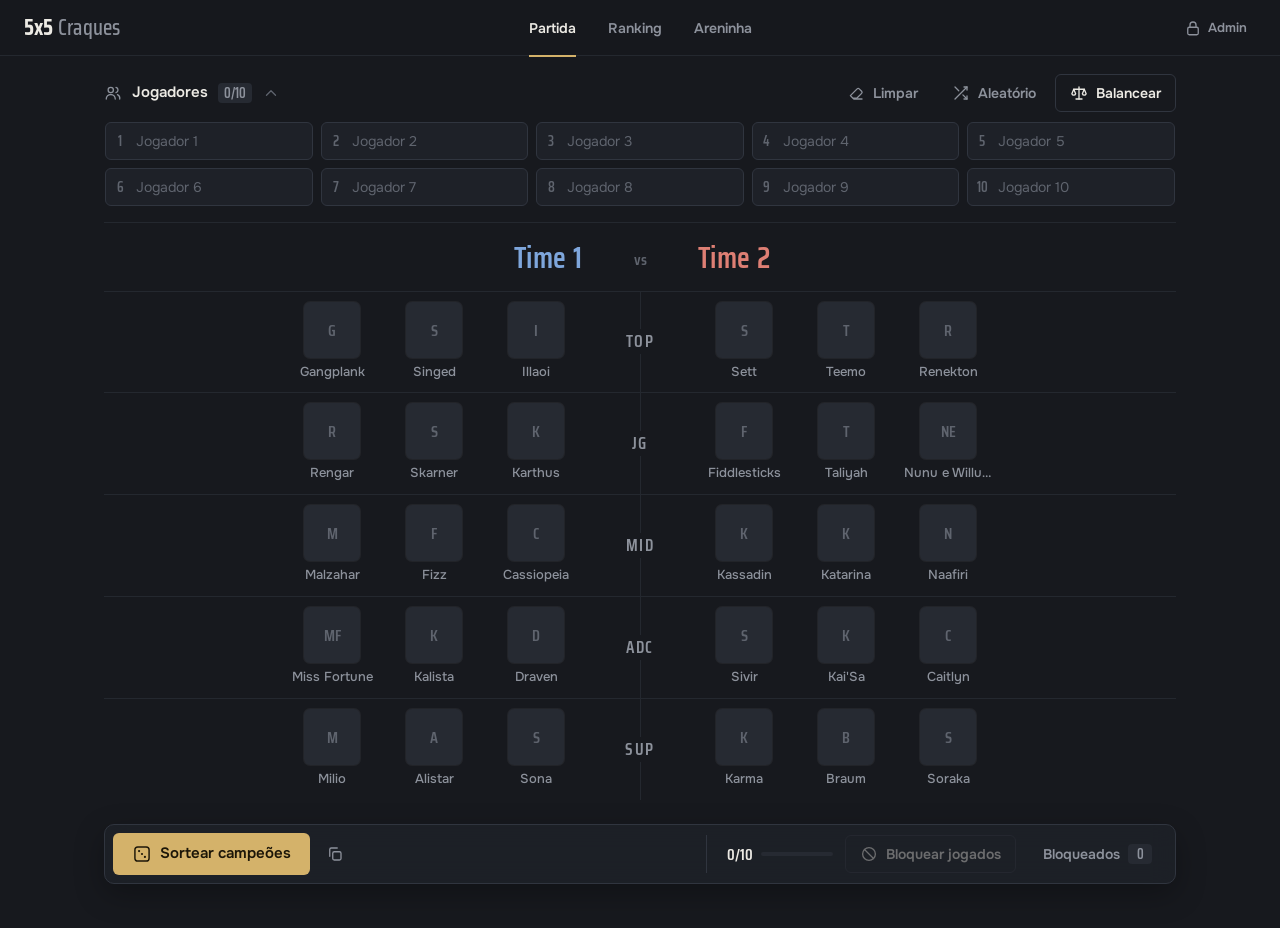
==== frontend/index.html @ 561029b5 "Areninha: ranking das partidas de Arena pela API da Riot - Banco: PUUID dos jogadores, tabelas arena" ====
<!DOCTYPE html>
<html lang="pt-BR">
<head>
    <meta charset="UTF-8">
    <meta name="viewport" content="width=device-width, initial-scale=1">
    <meta name="theme-color" content="#17191E">
    <title>5x5 Craques</title>
    <link rel="preconnect" href="https://fonts.googleapis.com">
    <link rel="preconnect" href="https://fonts.gstatic.com" crossorigin>
    <link href="https://fonts.googleapis.com/css2?family=Onest:wght@400;500;600;700&family=Saira+Condensed:wght@500;600;700&display=swap" rel="stylesheet">

    <link rel="stylesheet" href="css/style.css">
</head>

<body>
    <!-- Ícones (usados com <svg class="i"><use href="#i-nome"/></svg>) -->
    <svg width="0" height="0" style="position:absolute" aria-hidden="true">
        <symbol id="i-dice" viewBox="0 0 24 24"><rect x="3.5" y="3.5" width="17" height="17" rx="3.5"/><circle cx="8.5" cy="8.5" r="1.3" fill="currentColor" stroke="none"/><circle cx="12" cy="12" r="1.3" fill="currentColor" stroke="none"/><circle cx="15.5" cy="15.5" r="1.3" fill="currentColor" stroke="none"/></symbol>
        <symbol id="i-copy" viewBox="0 0 24 24"><rect x="9" y="9" width="11" height="11" rx="2"/><path d="M5 15V6a2 2 0 0 1 2-2h8"/></symbol>
        <symbol id="i-check" viewBox="0 0 24 24"><path d="m5 12.5 4.5 4.5L19 7.5"/></symbol>
        <symbol id="i-lock" viewBox="0 0 24 24"><rect x="5" y="11" width="14" height="10" rx="2"/><path d="M8 11V8a4 4 0 0 1 8 0v3"/></symbol>
        <symbol id="i-unlock" viewBox="0 0 24 24"><rect x="5" y="11" width="14" height="10" rx="2"/><path d="M8 11V8a4 4 0 0 1 7.6-1.8"/></symbol>
        <symbol id="i-ban" viewBox="0 0 24 24"><circle cx="12" cy="12" r="8.5"/><path d="m6 6 12 12"/></symbol>
        <symbol id="i-undo" viewBox="0 0 24 24"><path d="M9 14 4 9l5-5"/><path d="M4 9h10.5a5.5 5.5 0 0 1 0 11H11"/></symbol>
        <symbol id="i-x" viewBox="0 0 24 24"><path d="M6 6l12 12M18 6 6 18"/></symbol>
        <symbol id="i-refresh" viewBox="0 0 24 24"><path d="M20 12a8 8 0 1 1-2.4-5.7"/><path d="M20 4v5h-5"/></symbol>
        <symbol id="i-pencil" viewBox="0 0 24 24"><path d="M4 20h4L19 9l-4-4L4 16v4z"/><path d="m13.5 6.5 4 4"/></symbol>
        <symbol id="i-merge" viewBox="0 0 24 24"><circle cx="6" cy="5.5" r="2.2"/><circle cx="6" cy="18.5" r="2.2"/><circle cx="18" cy="12" r="2.2"/><path d="M6 7.7v8.6"/><path d="M6 7.7c0 3.3 3 4.3 9.8 4.3"/></symbol>
        <symbol id="i-trash" viewBox="0 0 24 24"><path d="M4 7h16"/><path d="M10 11v6M14 11v6"/><path d="m6 7 1 13h10l1-13"/><path d="M9 7V4h6v3"/></symbol>
        <symbol id="i-chevron" viewBox="0 0 24 24"><path d="m6 9 6 6 6-6"/></symbol>
        <symbol id="i-search" viewBox="0 0 24 24"><circle cx="11" cy="11" r="7"/><path d="m20 20-3.5-3.5"/></symbol>
        <symbol id="i-shuffle" viewBox="0 0 24 24"><path d="M16 4h4v4"/><path d="M4 20 20 4"/><path d="M20 16v4h-4"/><path d="m14.5 14.5 5.5 5.5"/><path d="M4 4l5 5"/></symbol>
        <symbol id="i-scale" viewBox="0 0 24 24"><path d="M12 4v16"/><path d="M8 20h8"/><path d="M5 7h14"/><path d="M5 7 2.5 13a2.6 2.6 0 0 0 5 0z"/><path d="m19 7-2.5 6a2.6 2.6 0 0 0 5 0z"/></symbol>
        <symbol id="i-trophy" viewBox="0 0 24 24"><path d="M8 21h8M12 17v4"/><path d="M7 4h10v5a5 5 0 0 1-10 0z"/><path d="M17 6h3v1a3 3 0 0 1-3 3M7 6H4v1a3 3 0 0 0 3 3"/></symbol>
        <symbol id="i-alert" viewBox="0 0 24 24"><path d="M12 4 2.8 20h18.4z"/><path d="M12 10v4.5"/><path d="M12 17.3v.2"/></symbol>
        <symbol id="i-plus" viewBox="0 0 24 24"><path d="M12 5v14M5 12h14"/></symbol>
        <symbol id="i-users" viewBox="0 0 24 24"><circle cx="9" cy="8" r="3.5"/><path d="M3 20a6 6 0 0 1 12 0"/><path d="M16 4.6a3.5 3.5 0 0 1 0 6.8"/><path d="M18 14.2a5.5 5.5 0 0 1 3 5.8"/></symbol>
        <symbol id="i-exit" viewBox="0 0 24 24"><path d="M14 4h5v16h-5"/><path d="m9 8-4 4 4 4"/><path d="M5 12h10"/></symbol>
        <symbol id="i-import" viewBox="0 0 24 24"><path d="M12 4v11"/><path d="m7.5 10.5 4.5 4.5 4.5-4.5"/><path d="M5 20h14"/></symbol>
        <symbol id="i-grid" viewBox="0 0 24 24"><rect x="4" y="4" width="6.5" height="6.5" rx="1.5"/><rect x="13.5" y="4" width="6.5" height="6.5" rx="1.5"/><rect x="4" y="13.5" width="6.5" height="6.5" rx="1.5"/><rect x="13.5" y="13.5" width="6.5" height="6.5" rx="1.5"/></symbol>
        <symbol id="i-eraser" viewBox="0 0 24 24"><path d="M20 20H9"/><path d="m4.5 15.5 9-9a2 2 0 0 1 2.8 0l3.2 3.2a2 2 0 0 1 0 2.8L13 19H8z"/></symbol>
    </svg>

    <header class="topbar">
        <div class="brand"><b>5x5</b> Craques</div>

        <nav class="views" id="viewNav" aria-label="Seções">
            <button type="button" data-view="match" class="active">Partida</button>
            <button type="button" data-view="rank">Ranking</button>
            <button type="button" data-view="arena">Areninha</button>
        </nav>

        <button class="icon-btn admin-btn" id="adminToggle" type="button" title="Modo admin" aria-pressed="false">
            <svg class="i i-lock"><use href="#i-lock"/></svg>
            <svg class="i i-unlock"><use href="#i-unlock"/></svg>
            <span>Admin</span>
        </button>
    </header>

    <!-- ===================== PARTIDA ===================== -->
    <main class="view" id="view-match">

        <!-- Jogadores (painel recolhível) -->
        <section class="players" id="playersPanel" data-open="true">
            <div class="players-head">
                <button type="button" class="players-toggle" id="playersToggle" aria-expanded="true" aria-controls="playerInputs">
                    <svg class="i"><use href="#i-users"/></svg>
                    <span>Jogadores</span>
                    <span class="pill" id="playersCount">0/10</span>
                    <svg class="i chev"><use href="#i-chevron"/></svg>
                </button>

                <div class="players-actions">
                    <button class="btn btn-quiet" id="clearPlayers" type="button" title="Apagar os 10 nomes">
                        <svg class="i"><use href="#i-eraser"/></svg><span>Limpar</span>
                    </button>
                    <button class="btn btn-quiet" id="drawPlayers" type="button" title="Divide os 10 jogadores ao acaso">
                        <svg class="i"><use href="#i-shuffle"/></svg><span>Aleatório</span>
                    </button>
                    <button class="btn btn-line" id="balancePlayers" type="button" title="Divide pelos ratings do ranking, com médias o mais parecidas possível">
                        <svg class="i"><use href="#i-scale"/></svg><span>Balancear</span>
                    </button>
                </div>
            </div>

            <div class="players-body">
                <div class="players-grid" id="playerInputs"></div>
            </div>
        </section>

        <!-- Tabuleiro: Azul | rotas | Vermelho -->
        <section class="board" id="board" aria-label="Sorteio de campeões">
            <div class="board-head">
                <div class="side blue">
                    <label class="team-name">
                        <span class="sr">Nome do time azul</span>
                        <input type="text" id="team1" maxlength="50" value="Time 1" spellcheck="false">
                        <svg class="i"><use href="#i-pencil"/></svg>
                        <span class="picked" id="picked0" title="Campeões jogados marcados" hidden>0/5</span>
                    </label>
                    <ol class="lineup" id="pteamList1"></ol>
                    <button class="win" id="win1" type="button"><svg class="i"><use href="#i-trophy"/></svg><span>Venceu</span></button>
                </div>

                <div class="spine-head">
                    <span class="vs">vs</span>
                    <span class="avg" id="balanceInfo" title="Rating médio de cada time"></span>
                </div>

                <div class="side red">
                    <label class="team-name">
                        <span class="sr">Nome do time vermelho</span>
                        <input type="text" id="team2" maxlength="50" value="Time 2" spellcheck="false">
                        <svg class="i"><use href="#i-pencil"/></svg>
                        <span class="picked" id="picked1" title="Campeões jogados marcados" hidden>0/5</span>
                    </label>
                    <ol class="lineup" id="pteamList2"></ol>
                    <button class="win" id="win2" type="button"><svg class="i"><use href="#i-trophy"/></svg><span>Venceu</span></button>
                </div>
            </div>

            <div class="lane-board" id="results"></div>
        </section>

        <!-- Barra de ações fixa -->
        <div class="dock" role="toolbar" aria-label="Ações do sorteio">
            <div class="dock-main">
                <button class="btn btn-primary btn-draw" id="draw" type="button" title="Sortear campeões (tecla S)">
                    <svg class="i"><use href="#i-dice"/></svg><span>Sortear campeões</span>
                </button>
                <button class="icon-btn" id="copy" type="button" title="Copiar resultado">
                    <svg class="i i-copy"><use href="#i-copy"/></svg>
                    <svg class="i i-done"><use href="#i-check"/></svg>
                </button>
            </div>

            <div class="dock-played">
                <span class="progress" title="Clique nos 5 campeões que cada time jogou">
                    <span class="progress-text" id="progressText">0/10</span>
                    <span class="bar"><i id="progressBar"></i></span>
                </span>
                <button class="btn btn-line" id="markPlayed" type="button" title="Bloqueia os 10 campeões marcados para os próximos sorteios">
                    <svg class="i"><use href="#i-ban"/></svg><span>Bloquear jogados</span>
                </button>
            </div>

            <button class="btn btn-quiet pool-btn" id="openPool" type="button" title="Campeões fora da roleta">
                <svg class="i grid-i"><use href="#i-grid"/></svg>
                <span>Bloqueados</span>
                <span class="pill" id="poolBtnCount">0</span>
                <svg class="i warn-i"><use href="#i-alert"/></svg>
            </button>
        </div>
    </main>

    <!-- ===================== RANKING ===================== -->
    <main class="view" id="view-rank" hidden>
        <div class="rank-head">
            <h1>Ranking</h1>
            <p class="muted" id="rankInfo">Carregando...</p>
            <button class="icon-btn" id="refreshRank" type="button" title="Atualizar">
                <svg class="i"><use href="#i-refresh"/></svg>
            </button>

            <div class="rank-admin admin-only">
                <button class="btn btn-quiet" type="button" data-admin-tab="tabPlayers">
                    <svg class="i"><use href="#i-users"/></svg><span>Jogadores</span>
                </button>
                <button class="btn btn-line" type="button" data-admin-tab="tabMatch">
                    <svg class="i"><use href="#i-plus"/></svg><span>Registrar partida</span>
                </button>
            </div>
        </div>

        <div class="rank-layout">
            <div class="rank-wrap">
                <table class="rank">
                    <thead>
                        <tr>
                            <th class="pos">#</th>
                            <th>Jogador</th>
                            <th class="num">Rating</th>
                            <th class="num">Jogos</th>
                            <th class="num hide-sm">V</th>
                            <th class="num hide-sm">D</th>
                            <th class="num">Win%</th>
                        </tr>
                    </thead>
                    <tbody id="rankBody"></tbody>
                </table>
                <p class="footnote" id="rankNote"></p>
            </div>

            <aside class="history-wrap">
                <h2>Últimas partidas</h2>
                <div class="history" id="history"></div>
            </aside>
        </div>
    </main>

    <!-- ===================== ARENINHA ===================== -->
    <main class="view" id="view-arena" hidden>
        <div class="rank-head">
            <h1>Areninha</h1>
            <p class="muted" id="arenaInfo">Carregando...</p>
            <button class="icon-btn" id="refreshArena" type="button" title="Atualizar">
                <svg class="i"><use href="#i-refresh"/></svg>
            </button>
        </div>

        <div class="rank-layout">
            <div class="rank-wrap">
                <table class="rank">
                    <thead>
                        <tr>
                            <th class="pos">#</th>
                            <th>Jogador</th>
                            <th class="num">Pontos</th>
                            <th class="num">Arenas</th>
                            <th class="num hide-sm" title="Vezes em 1º lugar">1º</th>
                            <th class="num hide-sm" title="Colocação média">Média</th>
                            <th class="num" title="Última colocação">Última</th>
                        </tr>
                    </thead>
                    <tbody id="arenaBody"></tbody>
                </table>
                <p class="footnote" id="arenaNote"></p>
            </div>

            <aside class="history-wrap">
                <h2>Últimas Arenas</h2>
                <div class="history" id="arenaHistory"></div>
            </aside>
        </div>
    </main>

    <datalist id="playerSuggestions"></datalist>

    <!-- ===================== GAVETA: BLOQUEADOS ===================== -->
    <dialog class="drawer drawer-wide" id="poolDrawer" aria-labelledby="poolTitle">
        <div class="drawer-inner">
            <div class="drawer-head">
                <h2 id="poolTitle">Campeões</h2>
                <div class="lanecounts" id="laneCounts" title="Disponíveis por rota (o sorteio precisa de 6)"></div>
                <button class="icon-btn" type="button" data-close title="Fechar"><svg class="i"><use href="#i-x"/></svg></button>
            </div>

            <p class="drawer-hint">Arraste entre as listas, dê duplo clique ou use o botão do campeão.</p>

            <div class="dnd">
                <div class="box" id="availBox" data-zone="avail">
                    <div class="box-head">
                        <h3>Disponíveis <span class="count" id="availCount">0</span></h3>
                    </div>

                    <label class="search">
                        <svg class="i"><use href="#i-search"/></svg>
                        <input type="search" id="searchAvail" placeholder="Pesquisar">
                    </label>

                    <div class="seg" id="laneFilter">
                        <button type="button" data-lane="" class="active">Todas</button>
                        <button type="button" data-lane="TOP">TOP</button>
                        <button type="button" data-lane="JG">JG</button>
                        <button type="button" data-lane="MID">MID</button>
                        <button type="button" data-lane="ADC">ADC</button>
                        <button type="button" data-lane="SUP">SUP</button>
                    </div>

                    <div class="list" id="availList"></div>
                </div>

                <div class="box blocked" id="blockBox" data-zone="block">
                    <div class="box-head">
                        <h3>Bloqueados <span class="count" id="blockCount">0</span></h3>
                        <button id="clearPlayed" type="button" class="btn btn-quiet btn-sm danger">Liberar todos</button>
                    </div>

                    <label class="search">
                        <svg class="i"><use href="#i-search"/></svg>
                        <input type="search" id="searchBlock" placeholder="Pesquisar">
                    </label>

                    <div class="list" id="blockList"></div>
                </div>
            </div>
        </div>
    </dialog>

    <!-- ===================== GAVETA: ADMIN ===================== -->
    <dialog class="drawer" id="adminDrawer" aria-labelledby="adminTitle">
        <div class="drawer-inner" id="adminPanel">
            <div class="drawer-head">
                <h2 id="adminTitle">Admin</h2>
                <div class="seg" id="adminTabs">
                    <button type="button" data-tab="tabMatch" class="active">Registrar partida</button>
                    <button type="button" data-tab="tabPlayers">Jogadores</button>
                </div>
                <button class="icon-btn" type="button" data-close title="Fechar"><svg class="i"><use href="#i-x"/></svg></button>
            </div>

            <!-- Partida manual -->
            <form class="admin-tab manual" id="tabMatch" autocomplete="off">
                <div class="manual-teams">
                    <fieldset class="mteam blue">
                        <legend>Time azul</legend>
                        <div class="manual-list" id="manualTeam1"></div>
                    </fieldset>
                    <fieldset class="mteam red">
                        <legend>Time vermelho</legend>
                        <div class="manual-list" id="manualTeam2"></div>
                    </fieldset>
                </div>

                <div class="manual-foot">
                    <div class="field">
                        <label for="manualWinner">Vencedor</label>
                        <select id="manualWinner">
                            <option value="">Escolha</option>
                            <option value="1">Time azul</option>
                            <option value="2">Time vermelho</option>
                        </select>
                    </div>
                    <div class="field">
                        <label for="manualDate">Data e hora</label>
                        <input type="datetime-local" id="manualDate">
                    </div>
                </div>

                <p class="line-status" id="manualStatus" role="status"></p>

                <div class="drawer-foot">
                    <button class="btn btn-quiet" id="manualFromDraw" type="button" title="Preenche com os times do sorteio de jogadores">
                        <svg class="i"><use href="#i-import"/></svg><span>Usar times do sorteio</span>
                    </button>
                    <button class="btn btn-primary" type="submit">Registrar partida</button>
                </div>
            </form>

            <!-- Jogadores -->
            <div class="admin-tab" id="tabPlayers" hidden>
                <form class="roster-add" id="rosterAdd">
                    <input type="text" id="rosterNew" maxlength="200" autocomplete="off"
                           placeholder="Link do op.gg ou nick">
                    <button class="btn btn-primary" type="submit"><svg class="i"><use href="#i-plus"/></svg><span>Adicionar</span></button>
                </form>

                <p class="line-status" id="rosterStatus" role="status"></p>

                <label class="search">
                    <svg class="i"><use href="#i-search"/></svg>
                    <input type="search" id="rosterSearch" placeholder="Pesquisar jogador ou apelido">
                </label>

                <div class="roster" id="rosterList"></div>
            </div>

            <div class="drawer-exit">
                <button class="btn btn-quiet" id="adminExit" type="button">
                    <svg class="i"><use href="#i-exit"/></svg><span>Sair do modo admin</span>
                </button>
            </div>
        </div>
    </dialog>

    <!-- ===================== MODAL DE CONFIRMAÇÃO ===================== -->
    <dialog class="modal" id="askDialog" aria-labelledby="askTitle">
        <form class="modal-inner" id="askForm" method="dialog">
            <h2 id="askTitle"></h2>
            <div class="modal-text" id="askText"></div>
            <input type="text" id="askInput" autocomplete="off">
            <div class="modal-actions">
                <button class="btn btn-quiet" id="askCancel" type="button">Cancelar</button>
                <button class="btn btn-primary" id="askOk" type="submit">Confirmar</button>
            </div>
        </form>
    </dialog>

    <!-- Avisos (toast) -->
    <div class="toast" id="status" role="status" aria-live="polite"></div>

    <script src="js/config.js"></script>
    <script src="js/utils.js"></script>
    <script src="js/ui.js"></script>
    <script src="js/champions.js"></script>
    <script src="js/storage.js"></script>
    <script src="js/pool.js"></script>
    <script src="js/api.js"></script>
    <script src="js/roster.js"></script>
    <script src="js/admin.js"></script>
    <script src="js/rating.js"></script>
    <script src="js/players.js"></script>
    <script src="js/ranking.js"></script>
    <script src="js/arena.js"></script>
    <script src="js/draft.js"></script>
    <script src="js/main.js"></script>
</body>
</html>
---- frontend/css/style.css ----
/* ==========================================================================
   5x5 Craques
   Grafite + um destaque (latão). Azul/vermelho só marcam o lado de cada time.
   ========================================================================== */

:root {
    --bg: #17191e;
    --surface: #1e2128;
    --raise: #262a32;
    --line: #30353f;
    --line-soft: #24282f;

    --text: #eceae4;
    --muted: #8d929c;
    --faint: #5f646e;

    --accent: #d4b26a;
    --accent-ink: #1c1608;
    --accent-soft: rgba(212, 178, 106, .13);

    --blue: #7ea6dc;
    --red: #de7f74;
    --danger: #e26a5e;

    --display: 'Saira Condensed', 'Arial Narrow', sans-serif;
    --ui: 'Onest', system-ui, -apple-system, 'Segoe UI', sans-serif;

    --r: 6px;
    --ease: cubic-bezier(.2, .8, .2, 1);
    --spring: cubic-bezier(.34, 1.56, .64, 1);

    color-scheme: dark;
}

* { box-sizing: border-box; }

[hidden] { display: none !important; }

html { -webkit-text-size-adjust: 100%; }

body {
    margin: 0;
    min-height: 100dvh;
    background: var(--bg);
    color: var(--text);
    font: 400 15px/1.45 var(--ui);
    -webkit-font-smoothing: antialiased;
}

h1, h2, h3 { margin: 0; font-weight: 600; }

button { font: inherit; color: inherit; cursor: pointer; }

a { color: inherit; }

:focus-visible { outline: 2px solid var(--accent); outline-offset: 2px; }

.sr {
    position: absolute; width: 1px; height: 1px; overflow: hidden;
    clip: rect(0 0 0 0); white-space: nowrap;
}

.muted { color: var(--muted); }

/* ---------- Ícones ---------- */
.i {
    width: 18px; height: 18px; flex: none;
    fill: none; stroke: currentColor; stroke-width: 1.75;
    stroke-linecap: round; stroke-linejoin: round;
}

/* ---------- Campos ---------- */
input[type=text], input[type=search], input[type=password], input[type=datetime-local], select {
    width: 100%;
    height: 38px;
    padding: 0 12px;
    background: var(--surface);
    border: 1px solid var(--line);
    border-radius: var(--r);
    color: var(--text);
    font: 400 14px var(--ui);
    transition: border-color .15s, box-shadow .15s, background .15s;
}

input::placeholder { color: var(--faint); }

input:hover, select:hover { border-color: #3a404b; }

input:focus, select:focus {
    outline: none;
    border-color: var(--accent);
    box-shadow: 0 0 0 3px var(--accent-soft);
}

input[type=search]::-webkit-search-cancel-button { filter: grayscale(1) brightness(1.4); }

/* ---------- Botões ---------- */
.btn {
    display: inline-flex; align-items: center; justify-content: center; gap: 8px;
    height: 38px;
    padding: 0 14px;
    border: 1px solid transparent;
    border-radius: var(--r);
    background: transparent;
    font-size: 14px; font-weight: 600;
    white-space: nowrap;
    transition: background .15s, color .15s, border-color .15s, transform .12s var(--ease), opacity .15s;
}

.btn:active:not(:disabled) { transform: scale(.97); }

.btn:disabled { opacity: .38; cursor: not-allowed; }

.btn-primary { background: var(--accent); color: var(--accent-ink); }
.btn-primary:hover:not(:disabled) { background: #dfbf7b; }

.btn-line { border-color: var(--line); color: var(--text); }
.btn-line:hover:not(:disabled) { border-color: var(--accent); color: var(--accent); }

.btn-quiet { color: var(--muted); }
.btn-quiet:hover:not(:disabled) { color: var(--text); background: var(--raise); }

.btn-danger { background: var(--danger); color: #1e0d0b; }
.btn-danger:hover:not(:disabled) { background: #ea7d72; }

.btn-sm { height: 30px; padding: 0 10px; font-size: 13px; }

.icon-btn {
    display: inline-flex; align-items: center; justify-content: center; gap: 6px;
    min-width: 36px; height: 36px;
    padding: 0 9px;
    border: 0;
    border-radius: var(--r);
    background: transparent;
    color: var(--muted);
    transition: background .15s, color .15s, transform .12s var(--ease);
}

.icon-btn:hover { background: var(--raise); color: var(--text); }
.icon-btn:active { transform: scale(.94); }

.danger:hover:not(:disabled) { color: var(--danger); }

.pill {
    display: inline-block;
    min-width: 24px;
    padding: 0 6px;
    border-radius: 4px;
    background: var(--raise);
    color: var(--muted);
    font: 600 14px/20px var(--display);
    text-align: center;
    font-variant-numeric: tabular-nums;
    transition: color .2s, background .2s;
}

.pill.full { color: var(--accent); background: var(--accent-soft); }

/* ==========================================================================
   Barra superior
   ========================================================================== */
.topbar {
    position: sticky; top: 0; z-index: 20;
    display: grid;
    grid-template-columns: 1fr auto 1fr;
    align-items: center;
    height: 56px;
    padding: 0 24px;
    background: rgba(23, 25, 30, .88);
    backdrop-filter: blur(10px);
    border-bottom: 1px solid var(--line-soft);
}

.brand {
    font: 500 22px/1 var(--display);
    letter-spacing: .01em;
    color: var(--muted);
}

.brand b { color: var(--text); font-weight: 700; }

.views { display: flex; gap: 4px; }

.views button {
    position: relative;
    height: 56px;
    padding: 0 14px;
    border: 0;
    background: none;
    color: var(--muted);
    font-weight: 600;
    font-size: 14px;
    transition: color .15s;
}

.views button:hover { color: var(--text); }

.views button::after {
    content: '';
    position: absolute; left: 14px; right: 14px; bottom: -1px;
    height: 2px;
    background: var(--accent);
    transform: scaleX(0);
    transition: transform .25s var(--ease);
}

.views button.active { color: var(--text); }
.views button.active::after { transform: scaleX(1); }

.admin-btn { justify-self: end; font-size: 13px; font-weight: 600; }
.admin-btn .i-unlock { display: none; }
.admin-btn[aria-pressed=true] { color: var(--accent); }
.admin-btn[aria-pressed=true] .i-lock { display: none; }
.admin-btn[aria-pressed=true] .i-unlock { display: block; }

/* ==========================================================================
   Vistas
   ========================================================================== */
.view {
    max-width: 1120px;
    margin: 0 auto;
    padding: 18px 24px 128px;
}

/* ---------- Jogadores ---------- */
.players { border-bottom: 1px solid var(--line-soft); padding-bottom: 12px; }

.players-head {
    display: flex; align-items: center; justify-content: space-between; gap: 12px;
}

.players-toggle {
    display: inline-flex; align-items: center; gap: 10px;
    height: 38px;
    padding: 0 10px 0 6px;
    margin-left: -6px;
    border: 0;
    border-radius: var(--r);
    background: none;
    font-weight: 600;
    transition: background .15s;
}

.players-toggle:hover { background: var(--surface); }
.players-toggle > .i:first-child { color: var(--muted); }
.players-toggle .chev { color: var(--faint); transition: transform .25s var(--ease); }
.players[data-open=true] .chev { transform: rotate(180deg); }

.players-actions { display: flex; gap: 4px; }

.players-body {
    display: grid;
    grid-template-rows: 0fr;
    transition: grid-template-rows .3s var(--ease);
}

.players[data-open=true] .players-body { grid-template-rows: 1fr; }

.players-grid {
    display: grid;
    grid-template-columns: repeat(5, minmax(0, 1fr));
    gap: 8px;
    min-height: 0;
    overflow: hidden;
    padding: 0 1px;
    opacity: 0;
    transition: opacity .2s, padding .3s var(--ease);
}

.players[data-open=true] .players-grid { opacity: 1; padding: 10px 1px 4px; }

.player-input { position: relative; }

.player-input span {
    position: absolute; left: 0; top: 0; bottom: 0;
    width: 30px;
    display: grid; place-items: center;
    color: var(--faint);
    font: 600 14px var(--display);
    pointer-events: none;
}

.player-input input { padding-left: 30px; }

/* ==========================================================================
   Tabuleiro espelhado
   ========================================================================== */
.board { margin-top: 18px; }

.board-head,
.lane-row {
    display: grid;
    grid-template-columns: minmax(0, 1fr) 112px minmax(0, 1fr);
    align-items: center;
}

.board-head { align-items: start; padding-bottom: 14px; }

/* Linha 1: nome do time. Linha 2: escalação + Venceu. Azul espelhado. */
.side { display: flex; flex-wrap: wrap; align-items: center; gap: 8px; min-width: 0; }
.side.blue { --team: var(--blue); flex-direction: row-reverse; text-align: right; }
.side.red { --team: var(--red); }

.team-name {
    display: flex; align-items: center; gap: 8px;
    flex-basis: 100%;
    min-width: 0;
    color: var(--team);
}

.lineup { flex: 0 1 auto; min-width: 0; }
.win { flex: none; }

.side.blue .team-name { flex-direction: row-reverse; }

.team-name input {
    field-sizing: content;
    width: auto;
    min-width: 3ch;
    max-width: 100%;
    height: auto;
    padding: 0 2px;
    background: none;
    border: 0;
    border-bottom: 1px solid transparent;
    border-radius: 0;
    color: var(--team);
    font: 600 30px/1.15 var(--display);
    letter-spacing: .01em;
}

.side.blue .team-name input { text-align: right; }

.team-name input:hover { border-bottom-color: var(--line); }
.team-name input:focus { box-shadow: none; border-bottom-color: var(--team); color: var(--text); }

.team-name .i { width: 15px; height: 15px; color: var(--faint); opacity: 0; transition: opacity .15s; }
.team-name:hover .i, .team-name:focus-within .i { opacity: 1; }

.picked {
    font: 600 14px var(--display);
    color: var(--muted);
    font-variant-numeric: tabular-nums;
    transition: color .2s;
}

.picked.full { color: var(--accent); }

.lineup {
    display: flex; flex-wrap: wrap; gap: 4px;
    margin: 0; padding: 0;
    list-style: none;
}

.side.blue .lineup { justify-content: flex-end; }
.lineup:empty { display: none; }

.lineup li {
    display: inline-flex; align-items: baseline; gap: 6px;
    padding: 3px 8px;
    border-radius: 4px;
    background: var(--surface);
    font-size: 14px;
    font-weight: 500;
    transition: color .15s;
}

.lineup li small { color: var(--faint); font: 600 13px var(--display); }

.board.spinning .lineup li { color: var(--faint); }

.board.done .lineup li { animation: chip-in .38s var(--spring) both; }
.board.done .lineup li:nth-child(2) { animation-delay: .04s; }
.board.done .lineup li:nth-child(3) { animation-delay: .08s; }
.board.done .lineup li:nth-child(4) { animation-delay: .12s; }
.board.done .lineup li:nth-child(5) { animation-delay: .16s; }

@keyframes chip-in {
    from { opacity: 0; transform: translateY(4px) scale(.94); }
}

.win {
    display: inline-flex; align-items: center; gap: 6px;
    height: 30px;
    padding: 0 10px;
    border: 1px solid var(--line);
    border-radius: var(--r);
    background: none;
    color: var(--muted);
    font-size: 13px; font-weight: 600;
    transition: color .15s, border-color .15s, background .15s, transform .12s var(--ease);
}

.win .i { width: 15px; height: 15px; }
.win:hover:not(:disabled) { color: var(--team); border-color: var(--team); }
.win:active:not(:disabled) { transform: scale(.96); }
.win:disabled { opacity: .35; cursor: not-allowed; }

.board:not(.has-teams) .win,
.board.no-backend .win,
.board.saved .win { display: none; }

.spine-head {
    display: flex; flex-direction: column; align-items: center; gap: 2px;
    padding-top: 6px;
}

.vs { font: 600 16px var(--display); color: var(--faint); }

.avg {
    font: 500 14px var(--display);
    color: var(--muted);
    white-space: nowrap;
    font-variant-numeric: tabular-nums;
}

.board.saved .avg { color: var(--accent); }

/* ---------- Rotas ---------- */
.lane-board { position: relative; }

.lane-board::before {
    content: '';
    position: absolute; left: 50%; top: 0; bottom: 0;
    width: 1px;
    background: var(--line-soft);
}

.lane-row {
    position: relative;
    padding: 4px 0;
    border-top: 1px solid var(--line-soft);
}

.lane-tag {
    position: relative;
    justify-self: center;
    padding: 4px 8px;
    background: var(--bg);
    color: var(--muted);
    font: 600 17px/1 var(--display);
    letter-spacing: .08em;
}

.picks { display: flex; gap: 6px; min-width: 0; }
.picks.blue { flex-direction: row-reverse; --dx: 18px; }
.picks.red { --dx: -18px; }

.champ {
    position: relative;
    display: flex; flex-direction: column; align-items: center; gap: 5px;
    width: 96px;
    padding: 6px 4px 7px;
    border: 0;
    border-radius: var(--r);
    background: none;
    transition: background .15s, opacity .2s, transform .12s var(--ease);
}

.champ:hover { background: var(--surface); }
.champ:active { transform: scale(.95); }

.champ .name {
    max-width: 100%;
    overflow: hidden;
    text-overflow: ellipsis;
    white-space: nowrap;
    color: var(--muted);
    font-size: 13px;
    font-weight: 500;
    transition: color .15s;
}

.champ:hover .name { color: var(--text); }

.pic {
    position: relative;
    display: grid; place-items: center;
    width: 56px; height: 56px;
    overflow: hidden;
    border-radius: var(--r);
    background: var(--raise);
    color: var(--faint);
    font: 600 16px var(--display);
    transition: box-shadow .18s, filter .2s;
}

.pic img {
    position: absolute; inset: 0;
    width: 100%; height: 100%;
    object-fit: cover;
    transform: scale(1.1);   /* corta a moldura das imagens do Data Dragon */
}

.champ .pic { box-shadow: 0 0 0 1px rgba(255, 255, 255, .05); }

.mark {
    position: absolute;
    top: 1px; left: calc(50% + 18px);
    display: grid; place-items: center;
    width: 20px; height: 20px;
    border-radius: 50%;
    background: var(--accent);
    color: var(--accent-ink);
    box-shadow: 0 0 0 2px var(--bg);
    transform: scale(0);
    transition: transform .22s var(--spring);
}

.mark .i { width: 12px; height: 12px; stroke-width: 3; }

.champ.selected .pic { box-shadow: 0 0 0 2px var(--accent); }
.champ.selected .name { color: var(--accent); }
.champ.selected .mark { transform: scale(1); }

.champ.dim { opacity: .3; }
.champ.dim .pic { filter: grayscale(1); }

.board.registered .champ { cursor: default; }
.board.registered .champ:not(.selected) { opacity: .45; }
.board.registered .champ.selected .pic { filter: grayscale(.5); }

/* Revelação do sorteio: do centro para fora, rota por rota. */
.lane-board.reveal .champ {
    animation: champ-in .46s var(--ease) both;
    animation-delay: var(--d);
}

.lane-board.reveal .lane-tag {
    animation: tag-in .6s ease both;
    animation-delay: var(--d);
}

@keyframes champ-in {
    from { opacity: 0; transform: translateX(var(--dx)) scale(.9); }
}

@keyframes tag-in {
    0% { color: var(--muted); }
    30% { color: var(--accent); }
    100% { color: var(--muted); }
}

/* ==========================================================================
   Barra de ações
   ========================================================================== */
.dock {
    position: fixed; z-index: 15;
    left: 50%; bottom: 16px;
    transform: translateX(-50%);
    width: min(1072px, calc(100% - 32px));
    display: flex; align-items: center; gap: 12px;
    padding: 8px;
    border: 1px solid var(--line);
    border-radius: 10px;
    background: rgba(30, 33, 40, .92);
    backdrop-filter: blur(12px);
    box-shadow: 0 10px 30px rgba(0, 0, 0, .28);
}

.dock-main { display: flex; align-items: center; gap: 4px; }

.btn-draw { height: 42px; padding: 0 18px; font-size: 15px; }
.btn-draw .i { width: 20px; height: 20px; }
.btn-draw.rolling .i { animation: roll .55s var(--ease); }

@keyframes roll {
    0% { transform: rotate(0) scale(1); }
    40% { transform: rotate(200deg) scale(.82); }
    100% { transform: rotate(360deg) scale(1); }
}

#copy { height: 42px; min-width: 42px; }
#copy .i-done { display: none; }
#copy.copied { color: var(--accent); }
#copy.copied .i-copy { display: none; }
#copy.copied .i-done { display: block; animation: pop .3s var(--spring); }

@keyframes pop { from { transform: scale(.4); } }

.dock-played {
    display: flex; align-items: center; gap: 12px;
    margin-left: auto;
    padding-left: 12px;
    border-left: 1px solid var(--line);
}

.progress { display: inline-flex; align-items: center; gap: 8px; }

.progress-text {
    min-width: 34px;
    font: 600 16px var(--display);
    font-variant-numeric: tabular-nums;
    text-align: right;
}

.progress-text.done { color: var(--accent); }

.bar {
    width: 72px; height: 4px;
    overflow: hidden;
    border-radius: 2px;
    background: var(--raise);
}

.bar i {
    display: block;
    width: 0; height: 100%;
    background: var(--accent);
    transition: width .3s var(--ease);
}

.pool-btn .grid-i { display: none; }
.pool-btn .warn-i { display: none; color: var(--danger); }
.pool-btn.warn .warn-i { display: block; }
.pool-btn.warn .pill { color: var(--danger); }

/* ==========================================================================
   Ranking
   ========================================================================== */
.rank-head {
    display: flex; align-items: center; flex-wrap: wrap; gap: 4px 14px;
    padding: 6px 0 14px;
    border-bottom: 1px solid var(--line-soft);
}

.rank-head h1 { font: 600 30px/1.1 var(--display); letter-spacing: .01em; }
.rank-head p { margin: 0; font-size: 14px; }

.rank-admin { display: flex; gap: 6px; margin-left: auto; }

body:not(.admin) .admin-only { display: none !important; }

.icon-btn.spin .i { animation: spin .8s linear infinite; }
@keyframes spin { to { transform: rotate(360deg); } }

.rank-layout {
    display: grid;
    grid-template-columns: minmax(0, 1.55fr) minmax(0, 1fr);
    gap: 40px;
    margin-top: 8px;
}

.rank-wrap { overflow-x: auto; }

table.rank { width: 100%; border-collapse: collapse; }

.rank th {
    padding: 10px 10px 8px;
    border-bottom: 1px solid var(--line);
    color: var(--faint);
    font-size: 12px; font-weight: 600;
    text-align: left;
    white-space: nowrap;
}

.rank td {
    padding: 8px 10px;
    border-bottom: 1px solid var(--line-soft);
    font-size: 14px;
}

.rank tbody tr { transition: background .12s; }
.rank tbody tr:hover { background: var(--surface); }

.rank .num {
    text-align: right;
    font-variant-numeric: tabular-nums;
}

.rank td.num { font: 500 16px var(--display); color: var(--muted); }
.rank td.rating { color: var(--text); font-weight: 600; }

.rank .pos { width: 36px; }
.rank td.pos { font: 600 16px var(--display); color: var(--faint); }
.rank tbody tr:first-child td.pos:not(.new) { color: var(--accent); }

.rank tr.few td { opacity: .45; }
.rank .none-row td { padding: 32px 0; text-align: center; color: var(--muted); }

.player-link { text-decoration: none; }
.player-link:hover { color: var(--accent); text-decoration: underline; text-underline-offset: 3px; }

.footnote { margin: 10px 0 0; color: var(--faint); font-size: 12px; }
.footnote:empty { display: none; }

.history-wrap h2 { padding: 10px 0 8px; font-size: 12px; color: var(--faint); border-bottom: 1px solid var(--line); }

.history { display: flex; flex-direction: column; }
.history > .sub { color: var(--muted); font-size: 14px; }

.match-row {
    display: grid;
    grid-template-columns: 48px minmax(0, 1fr) auto;
    gap: 10px;
    align-items: start;
    padding: 10px 0;
    border-bottom: 1px solid var(--line-soft);
}

.match-row .date { padding-top: 1px; color: var(--muted); font: 500 14px var(--display); }

.match-row .teams { display: flex; flex-direction: column; gap: 3px; min-width: 0; }

.match-row .mside {
    display: flex; align-items: center; gap: 6px;
    color: var(--faint);
    font-size: 13px;
    line-height: 1.45;
}

.match-row .mside::before {
    content: '';
    flex: none;
    align-self: stretch;
    width: 2px;
    border-radius: 1px;
    background: var(--team);
    opacity: .7;
}

.match-row .mside.blue { --team: var(--blue); }
.match-row .mside.red { --team: var(--red); }
.match-row .mside.won { color: var(--text); }
.match-row .mside .i { width: 14px; height: 14px; color: var(--accent); order: 1; }

.match-row .icon-btn { width: 30px; min-width: 30px; height: 30px; padding: 0; }
.match-row .icon-btn .i { width: 16px; height: 16px; }

/* ==========================================================================
   Areninha
   ========================================================================== */
:root { --gain: #8cc79a; }

.place-dot {
    display: inline-block;
    width: 6px; height: 6px;
    margin-left: 6px;
    border-radius: 50%;
    vertical-align: middle;
    background: var(--danger);
}

.place-dot.up { background: var(--gain); }

.arena-players { display: flex; flex-direction: column; gap: 4px; min-width: 0; }

.arena-line {
    display: grid;
    grid-template-columns: 26px 22px minmax(0, 1fr) auto;
    align-items: center;
    gap: 8px;
    font-size: 13px;
}

.arena-line .place { font: 600 14px var(--display); color: var(--faint); }
.arena-line .place.first { color: var(--accent); }
.arena-line .place.up { color: var(--text); }

.arena-row .pic {
    width: 22px; height: 22px;
    border-radius: 4px;
    font-size: 9px;
}

.arena-line .who { overflow: hidden; text-overflow: ellipsis; white-space: nowrap; }

.arena-line .pts {
    font: 500 14px var(--display);
    font-variant-numeric: tabular-nums;
    text-align: right;
    color: var(--danger);
}

.arena-line .pts.up { color: var(--gain); }

.arena-row.off .arena-players { opacity: .45; }
.arena-row.off .pts { color: var(--faint); }

.off-tag { color: var(--faint); font-size: 12px; }

/* ==========================================================================
   Diálogos: gavetas e modal
   ========================================================================== */
dialog {
    padding: 0;
    border: 0;
    background: none;
    color: var(--text);
    max-width: none;
    max-height: none;
}

dialog::backdrop { background: rgba(10, 11, 14, .6); }

dialog[open]::backdrop { animation: fade .2s ease both; }
dialog.closing::backdrop { animation: fade .16s ease reverse both; }

@keyframes fade { from { opacity: 0; } }

/* Gaveta lateral */
.drawer {
    position: fixed;
    inset: 0 0 0 auto;
    width: min(520px, 100%);
    height: 100dvh;
    margin: 0 0 0 auto;
}

.drawer-wide { width: min(820px, 100%); }

.drawer[open] { animation: slide-in .26s var(--ease) both; }
.drawer.closing { animation: slide-out .16s ease both; }

@keyframes slide-in { from { transform: translateX(32px); opacity: 0; } }
@keyframes slide-out { to { transform: translateX(32px); opacity: 0; } }

.drawer-inner {
    display: flex; flex-direction: column; gap: 14px;
    height: 100%;
    padding: 18px 24px 22px;
    overflow: auto;
    background: var(--surface);
    border-left: 1px solid var(--line);
}

.drawer-wide .drawer-inner { overflow: hidden; }

.drawer-head { display: flex; align-items: center; gap: 14px; flex-wrap: wrap; }
.drawer-head h2 { font: 600 26px/1.1 var(--display); letter-spacing: .01em; }
.drawer-head > .icon-btn { margin-left: auto; }

.drawer-hint { margin: -4px 0 0; color: var(--muted); font-size: 13px; }

.drawer-foot { display: flex; justify-content: space-between; gap: 8px; flex-wrap: wrap; }

.drawer-exit {
    margin-top: auto;
    padding-top: 14px;
    border-top: 1px solid var(--line-soft);
}

/* Segmentado (rotas, abas) */
.seg {
    display: flex; gap: 2px;
    padding: 3px;
    border: 1px solid var(--line-soft);
    border-radius: var(--r);
    background: var(--bg);
}

.seg button {
    flex: 1;
    height: 28px;
    padding: 0 10px;
    border: 0;
    border-radius: 4px;
    background: none;
    color: var(--muted);
    font-size: 13px; font-weight: 600;
    white-space: nowrap;
    transition: background .15s, color .15s;
}

#laneFilter button { font: 600 14px var(--display); letter-spacing: .04em; }

.seg button:hover { color: var(--text); }
.seg button.active { background: var(--raise); color: var(--text); }

/* Campeões: disponíveis x bloqueados */
.lanecounts { display: flex; gap: 12px; }

.lanecounts span { font: 500 15px var(--display); color: var(--text); font-variant-numeric: tabular-nums; }
.lanecounts b { color: var(--faint); font-weight: 600; letter-spacing: .04em; }
.lanecounts .low, .lanecounts .low b { color: var(--danger); }

.dnd {
    flex: 1;
    min-height: 0;
    display: grid;
    grid-template-columns: 1fr 1fr;
    gap: 14px;
}

.box {
    display: flex; flex-direction: column; gap: 10px;
    min-height: 0;
    padding: 12px;
    border: 1px solid var(--line-soft);
    border-radius: 8px;
    background: var(--bg);
    transition: border-color .15s, background .15s;
}

.box.over { border-color: var(--accent); background: var(--accent-soft); }
.box.blocked.over { border-color: var(--danger); background: rgba(226, 106, 94, .08); }

.box-head { display: flex; align-items: center; justify-content: space-between; gap: 8px; min-height: 30px; }
.box-head h3 { font-size: 15px; }

.count {
    margin-left: 4px;
    color: var(--muted);
    font: 600 15px var(--display);
}

.search { position: relative; display: block; }

.search .i {
    position: absolute; left: 11px; top: 50%;
    width: 16px; height: 16px;
    transform: translateY(-50%);
    color: var(--faint);
    pointer-events: none;
}

.search input { padding-left: 34px; }

.list {
    flex: 1;
    min-height: 120px;
    overflow-y: auto;
    display: flex; flex-direction: column; gap: 1px;
    margin: 0 -6px;
    padding: 0 6px;
    scrollbar-width: thin;
    scrollbar-color: var(--line) transparent;
}

.tile {
    display: grid;
    grid-template-columns: 32px minmax(0, 1fr) auto 28px;
    align-items: center;
    gap: 10px;
    padding: 4px 4px 4px 4px;
    border-radius: var(--r);
    cursor: grab;
    user-select: none;
    transition: background .12s, opacity .15s;
}

.tile:hover { background: var(--surface); }
.tile:active { cursor: grabbing; }
.tile.dragging { opacity: .3; }
.tile.moved { animation: moved .6s ease; }

@keyframes moved {
    0% { background: var(--accent-soft); }
    100% { background: transparent; }
}

.tile .pic { width: 32px; height: 32px; border-radius: 4px; font-size: 12px; }
.tile .name { overflow: hidden; text-overflow: ellipsis; white-space: nowrap; font-size: 14px; }

.tile .lanes {
    color: var(--faint);
    font: 600 12px var(--display);
    letter-spacing: .04em;
    white-space: nowrap;
}

.tile-act {
    display: grid; place-items: center;
    width: 28px; height: 28px;
    padding: 0;
    border: 0;
    border-radius: 4px;
    background: none;
    color: var(--muted);
    opacity: 0;
    transition: opacity .12s, color .12s, background .12s;
}

.tile:hover .tile-act, .tile-act:focus-visible { opacity: 1; }
.tile-act:hover { background: var(--raise); }
.tile-act .i { width: 16px; height: 16px; }

#availList .tile-act .i:last-child,
#blockList .tile-act .i:first-child { display: none; }

#availList .tile-act:hover { color: var(--danger); }
#blockList .tile-act:hover { color: var(--accent); }

#blockList .tile .pic { filter: grayscale(.85) brightness(.8); }
#blockList .tile .name { color: var(--muted); }

.list .none {
    padding: 32px 12px;
    color: var(--faint);
    font-size: 13px;
    text-align: center;
}

/* Admin */
.admin-tab { display: flex; flex-direction: column; gap: 14px; }

.manual-teams { display: grid; grid-template-columns: 1fr 1fr; gap: 14px; }

.mteam { margin: 0; padding: 0; border: 0; min-width: 0; }
.mteam.blue { --team: var(--blue); }
.mteam.red { --team: var(--red); }

.mteam legend { padding: 0 0 8px; color: var(--team); font: 600 18px var(--display); letter-spacing: .01em; }

.manual-list { display: flex; flex-direction: column; gap: 6px; }

.manual-foot { display: grid; grid-template-columns: 1fr 1fr; gap: 14px; }

.field label { display: block; margin-bottom: 6px; color: var(--muted); font-size: 13px; }

.line-status { margin: 0; color: var(--muted); font-size: 13px; }
.line-status:empty { display: none; }
.line-status.error { color: var(--danger); }

.roster-add { display: flex; gap: 8px; }

.roster { display: flex; flex-direction: column; }
.roster > .none { padding: 24px 0; color: var(--faint); font-size: 14px; text-align: center; }

.roster-row {
    display: grid;
    grid-template-columns: minmax(0, 1fr) auto;
    gap: 6px 12px;
    padding: 12px 0;
    border-bottom: 1px solid var(--line-soft);
}

.roster-name { min-width: 0; }
.roster-name b { display: flex; align-items: baseline; gap: 8px; font-weight: 600; }
.roster-name b > a:first-child { text-decoration: none; overflow: hidden; text-overflow: ellipsis; }
.roster-name b > a:first-child:hover { color: var(--accent); }
.roster-name small { display: block; color: var(--faint); font-size: 12px; }

.opgg {
    padding: 0 5px;
    border: 1px solid var(--line);
    border-radius: 3px;
    color: var(--faint);
    font: 600 11px/16px var(--display);
    letter-spacing: .04em;
    text-decoration: none;
    transition: color .15s, border-color .15s;
}

.opgg:hover { color: var(--accent); border-color: var(--accent); }

.roster-actions { display: flex; gap: 2px; grid-column: 2; grid-row: 1; }
.roster-actions .icon-btn { width: 32px; min-width: 32px; height: 32px; padding: 0; }
.roster-actions .icon-btn .i { width: 16px; height: 16px; }

.aliases { grid-column: 1 / -1; display: flex; flex-wrap: wrap; align-items: center; gap: 6px; }

.alias {
    display: inline-flex; align-items: center; gap: 2px;
    padding: 0 2px 0 8px;
    border-radius: 4px;
    background: var(--raise);
    font-size: 13px;
    line-height: 24px;
}

.alias button {
    width: 20px; height: 20px;
    padding: 0;
    border: 0;
    border-radius: 3px;
    background: none;
    color: var(--faint);
    line-height: 1;
}

.alias button:hover { color: var(--danger); background: var(--surface); }

input.alias-input {
    width: 120px;
    height: 26px;
    padding: 0 8px;
    border-style: dashed;
    background: none;
    font-size: 13px;
}

/* Modal */
.modal {
    width: min(440px, calc(100% - 32px));
    margin: auto;
}

.modal[open] { animation: modal-in .22s var(--ease) both; }
.modal.closing { animation: modal-out .16s ease both; }

@keyframes modal-in { from { opacity: 0; transform: translateY(8px) scale(.98); } }
@keyframes modal-out { to { opacity: 0; transform: scale(.98); } }

.modal-inner {
    display: flex; flex-direction: column; gap: 14px;
    padding: 22px;
    border: 1px solid var(--line);
    border-radius: 10px;
    background: var(--surface);
}

.modal-inner h2 { font-size: 18px; line-height: 1.3; }

.modal-text { color: var(--muted); font-size: 14px; line-height: 1.5; }
.modal-text p { margin: 0 0 10px; }
.modal-text p:last-child { margin-bottom: 0; }

.modal-actions { display: flex; justify-content: flex-end; gap: 8px; margin-top: 4px; }

.preview-teams { display: grid; grid-template-columns: 1fr 1fr; gap: 16px; margin: 4px 0 12px; }
.preview-teams:last-child { margin-bottom: 0; }
.preview-team.blue { --team: var(--blue); }
.preview-team.red { --team: var(--red); }

.preview-team b {
    display: flex; align-items: center; gap: 6px;
    color: var(--team);
    font: 600 18px var(--display);
}

.preview-team b .i { width: 16px; height: 16px; color: var(--accent); }

.preview-team ul { margin: 4px 0 0; padding: 0; list-style: none; color: var(--text); }
.preview-team li { padding: 1px 0; }
.preview-team:not(.won) li { color: var(--muted); }

.note-warn { display: flex; gap: 8px; color: var(--text); font-size: 13px; }
.note-warn .i { width: 16px; height: 16px; margin-top: 1px; color: var(--danger); }

/* ==========================================================================
   Aviso (toast)
   ========================================================================== */
.toast {
    position: fixed; z-index: 30;
    left: 50%; bottom: 92px;
    display: flex; align-items: center; gap: 10px;
    width: max-content;
    max-width: min(540px, calc(100vw - 32px));
    padding: 10px 14px;
    border: 1px solid var(--line);
    border-radius: 8px;
    background: var(--raise);
    font-size: 14px;
    box-shadow: 0 8px 24px rgba(0, 0, 0, .25);
    opacity: 0;
    transform: translate(-50%, 10px);
    pointer-events: none;
    transition: opacity .2s, transform .25s var(--ease);
}

.toast .i { color: var(--accent); }
.toast.warn { border-color: rgba(226, 106, 94, .45); }
.toast.warn .i { color: var(--danger); }

.toast.show { opacity: 1; transform: translate(-50%, 0); pointer-events: auto; cursor: pointer; }

body[data-view=rank] .toast { bottom: 24px; }

/* ==========================================================================
   Telas menores
   ========================================================================== */
@media (max-width: 900px) {
    .rank-layout { grid-template-columns: 1fr; gap: 24px; }
    .players-grid { grid-template-columns: repeat(2, minmax(0, 1fr)); }
}

@media (max-width: 760px) {
    .topbar { padding: 0 8px 0 16px; grid-template-columns: auto 1fr auto; gap: 8px; }
    .views { justify-content: center; }
    .views button { padding: 0 10px; }
    .admin-btn span { display: none; }

    .view { padding: 14px 16px 168px; }

    .players-actions .btn { padding: 0 10px; }
    .players-actions .btn span { display: none; }

    .board-head, .lane-row { grid-template-columns: minmax(0, 1fr) 44px minmax(0, 1fr); }

    .team-name input { font-size: 22px; }
    .lineup li { padding: 2px 6px; font-size: 12px; }
    .lineup li small { display: none; }
    .win { height: 28px; padding: 0 8px; }
    .vs { font-size: 14px; }
    .avg { font-size: 12px; line-height: 1.15; white-space: normal; text-align: center; }

    .lane-tag { padding: 4px 2px; font-size: 14px; letter-spacing: .04em; }

    .picks { gap: 2px; }
    .champ { flex: 1 1 0; width: auto; min-width: 0; max-width: 72px; padding: 4px 2px 6px; }
    .pic { width: 44px; height: 44px; }
    .champ .name { font-size: 11px; }
    .mark { left: calc(50% + 12px); width: 18px; height: 18px; }

    .dock {
        bottom: 8px;
        width: calc(100% - 16px);
        flex-wrap: wrap;
        gap: 8px;
    }

    .dock-main { flex: 1; order: 1; }
    .btn-draw { flex: 1; }
    .pool-btn { order: 2; height: 42px; }
    .pool-btn > span:first-of-type { display: none; }
    .pool-btn .grid-i { display: block; }
    .dock-played {
        order: 3;
        width: 100%;
        justify-content: space-between;
        margin: 0;
        padding: 8px 4px 0;
        border-left: 0;
        border-top: 1px solid var(--line);
    }
    .bar { width: 96px; }

    .toast { bottom: 128px; }

    .rank th, .rank td { padding-left: 6px; padding-right: 6px; }
    .hide-sm, .rank td:nth-child(5), .rank td:nth-child(6) { display: none; }
    .rank-admin { margin-left: 0; width: 100%; }

    .drawer-inner { padding: 14px 16px 18px; }
    .dnd { grid-template-columns: 1fr; grid-template-rows: 1fr 1fr; }
    .lanecounts { order: 3; width: 100%; justify-content: space-between; }
}

/* Três abas no topo: em celular o logo fica só "5x5" e as abas mais juntas. */
@media (max-width: 440px) {
    .topbar { padding: 0 4px 0 14px; gap: 4px; }
    .brand { font-size: 0; }
    .brand b { font-size: 20px; }
    .views { gap: 0; }
    .views button { padding: 0 8px; font-size: 14px; }
}

@media (max-width: 400px) {
    .pic { width: 40px; height: 40px; }
    .champ .name { font-size: 10px; }
    .mark { top: 0; left: calc(50% + 10px); }
    .manual-teams, .manual-foot { grid-template-columns: 1fr; }
}

/* Telas de toque: o botão de bloquear fica sempre visível. */
@media (hover: none) {
    .tile-act { opacity: 1; }
    .team-name .i { opacity: .6; }
}

@media (prefers-reduced-motion: reduce) {
    *, *::before, *::after, ::backdrop {
        animation-duration: .01ms !important;
        animation-delay: 0ms !important;
        transition-duration: .01ms !important;
    }
}
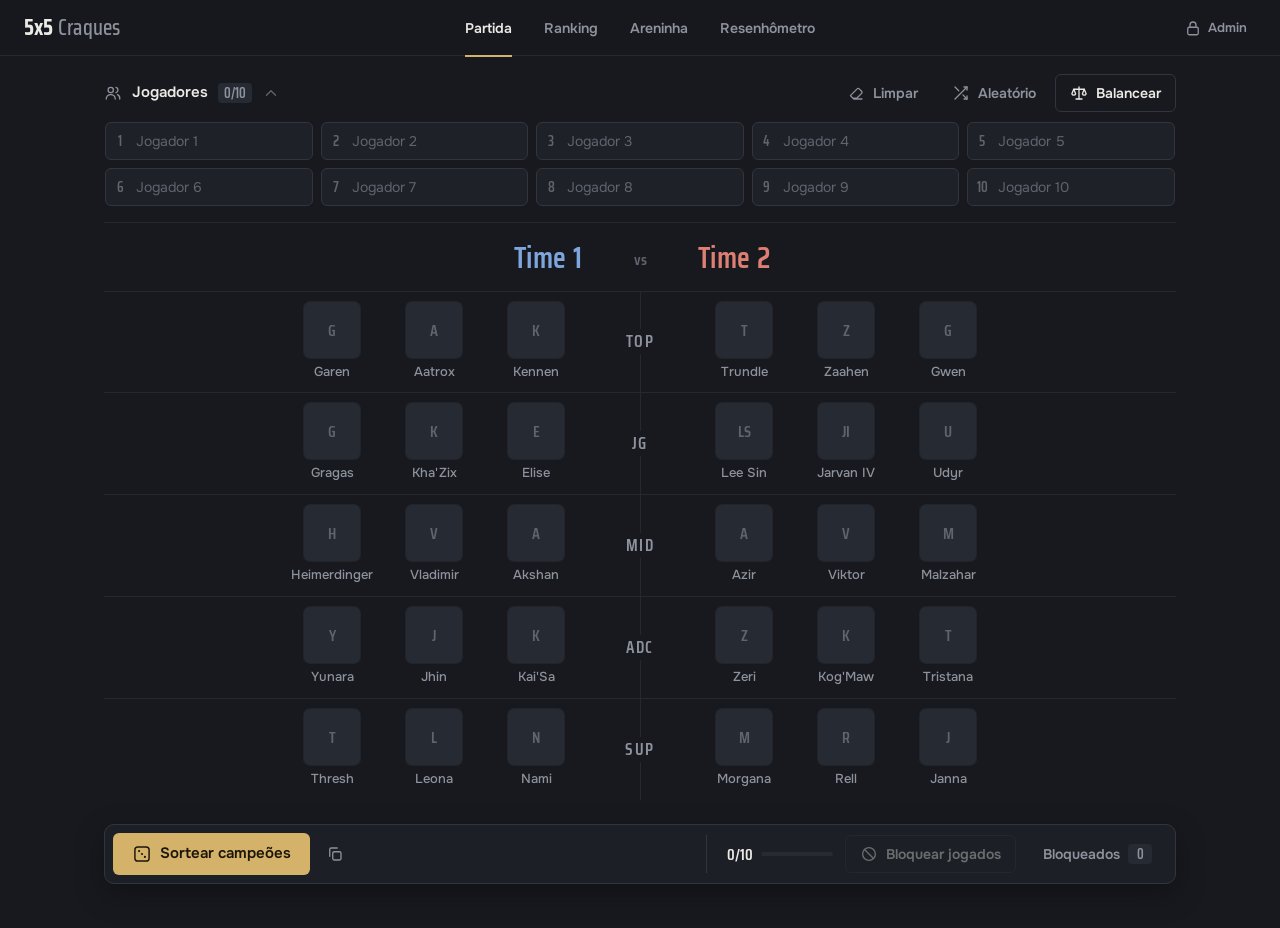
==== commit faaf378a: "Resenhometro: compatibilidade do trio na Arena (1 a 100) Nova aba com 3 jogadores e um velocimetro. " ====
--- a/frontend/index.html
+++ b/frontend/index.html
@@ -48,6 +48,7 @@
             <button type="button" data-view="match" class="active">Partida</button>
             <button type="button" data-view="rank">Ranking</button>
             <button type="button" data-view="arena">Areninha</button>
+            <button type="button" data-view="resenha">Resenhômetro</button>
         </nav>
 
         <button class="icon-btn admin-btn" id="adminToggle" type="button" title="Modo admin" aria-pressed="false">
@@ -234,6 +235,42 @@
         </div>
     </main>
 
+    <main class="view" id="view-resenha" hidden>
+        <div class="rank-head">
+            <h1>Resenhômetro</h1>
+            <p class="muted">De 1 a 100, quanto esse trio se dá bem na Arena.</p>
+        </div>
+
+        <div class="resenha">
+            <div class="trio-pick">
+                <select id="trio0" aria-label="Jogador 1"></select>
+                <select id="trio1" aria-label="Jogador 2"></select>
+                <select id="trio2" aria-label="Jogador 3"></select>
+                <button class="icon-btn" id="trioShuffle" type="button" title="Sortear um trio">
+                    <svg class="i"><use href="#i-shuffle"/></svg>
+                </button>
+            </div>
+
+            <div class="gauge-card">
+                <svg class="gauge" id="gauge" viewBox="0 0 220 124" aria-hidden="true">
+                    <path class="track" d="M 22 110 A 88 88 0 0 1 198 110"/>
+                    <g id="needle">
+                        <path class="needle" d="M 106.5 110 L 110 32 L 113.5 110 Z"/>
+                        <circle class="hub" cx="110" cy="110" r="8"/>
+                    </g>
+                </svg>
+                <div class="gauge-value" aria-live="polite"><span id="resenhaScore">–</span><small>/100</small></div>
+                <p class="gauge-label" id="resenhaLabel"></p>
+                <p class="sub" id="resenhaBasis">Escolha 3 jogadores.</p>
+            </div>
+
+            <div class="rs-details" id="resenhaDetails"></div>
+
+            <p class="footnote">Conta as últimas 100 Arenas de cada um. Pesa mais quando os três caem no mesmo time,
+                depois as duplas do trio, e por último a fase de cada um sozinho.</p>
+        </div>
+    </main>
+
     <datalist id="playerSuggestions"></datalist>
 
     <!-- ===================== GAVETA: BLOQUEADOS ===================== -->
@@ -392,6 +429,7 @@
     <script src="js/players.js"></script>
     <script src="js/ranking.js"></script>
     <script src="js/arena.js"></script>
+    <script src="js/resenha.js"></script>
     <script src="js/draft.js"></script>
     <script src="js/main.js"></script>
 </body>
--- a/frontend/css/style.css
+++ b/frontend/css/style.css
@@ -1158,6 +1158,100 @@
 body[data-view=rank] .toast { bottom: 24px; }
 
 /* ==========================================================================
+   Resenhômetro
+   ========================================================================== */
+.resenha { max-width: 640px; margin: 0 auto; padding-top: 20px; }
+
+.trio-pick {
+    display: grid;
+    grid-template-columns: repeat(3, minmax(0, 1fr)) auto;
+    gap: 8px;
+    align-items: center;
+}
+
+.trio-pick select { text-overflow: ellipsis; }
+
+.gauge-card {
+    margin-top: 18px;
+    padding: 22px 20px 18px;
+    background: var(--surface);
+    border: 1px solid var(--line-soft);
+    border-radius: 10px;
+    text-align: center;
+}
+
+.gauge { display: block; width: 100%; max-width: 340px; margin: 0 auto; overflow: visible; }
+
+.gauge .track, .gauge .seg { fill: none; stroke-width: 16; }
+.gauge .track { stroke: var(--line-soft); stroke-width: 20; stroke-linecap: round; }
+.gauge .seg { opacity: .18; transition: opacity .5s var(--ease); }
+.gauge .seg.lit { opacity: 1; }
+
+#needle {
+    transform: rotate(-90deg);
+    transform-origin: 110px 110px;
+    transition: transform 1.1s var(--spring);
+}
+
+.gauge .needle { fill: var(--text); }
+.gauge .hub { fill: var(--text); stroke: var(--surface); stroke-width: 3; }
+
+.gauge-value {
+    margin-top: 6px;
+    font: 700 56px/1 var(--display);
+    font-variant-numeric: tabular-nums;
+    letter-spacing: .01em;
+}
+
+.gauge-value small { margin-left: 2px; font-size: 20px; font-weight: 500; color: var(--faint); }
+
+.gauge-label {
+    min-height: 1.2em;
+    margin: 4px 0 0;
+    font: 600 22px/1.2 var(--display);
+    letter-spacing: .02em;
+}
+
+.gauge-card .sub { margin: 8px 0 0; color: var(--muted); font-size: 13px; }
+
+.rs-details { display: grid; gap: 14px; margin-top: 18px; }
+
+.rs-block h2 {
+    padding: 0 0 6px;
+    font-size: 12px;
+    color: var(--faint);
+    border-bottom: 1px solid var(--line);
+}
+
+.rs-row {
+    display: flex; flex-wrap: wrap; align-items: baseline; gap: 2px 12px;
+    padding: 8px 0;
+    border-bottom: 1px solid var(--line-soft);
+    font-size: 14px;
+}
+
+.rs-name { flex: 1 1 200px; min-width: 0; font-weight: 600; overflow-wrap: anywhere; }
+.rs-meta { color: var(--muted); font-variant-numeric: tabular-nums; }
+.rs-row.empty .rs-name, .rs-row.empty .rs-meta { color: var(--faint); }
+
+.rs-recent { display: flex; flex-wrap: wrap; gap: 4px; width: 100%; padding-top: 4px; }
+
+.rs-chip {
+    min-width: 30px;
+    padding: 0 6px;
+    border-radius: 4px;
+    background: var(--raise);
+    font: 600 13px/22px var(--display);
+    text-align: center;
+    color: var(--faint);
+}
+
+.rs-chip.up { color: var(--text); }
+.rs-chip.first { color: var(--accent-ink); background: var(--accent); }
+
+.resenha .footnote { margin-top: 16px; }
+
+/* ==========================================================================
    Telas menores
    ========================================================================== */
 @media (max-width: 900px) {
@@ -1227,13 +1321,23 @@
     .lanecounts { order: 3; width: 100%; justify-content: space-between; }
 }
 
-/* Três abas no topo: em celular o logo fica só "5x5" e as abas mais juntas. */
-@media (max-width: 440px) {
-    .topbar { padding: 0 4px 0 14px; gap: 4px; }
+/* Quatro abas no topo: em celular o logo fica só "5x5" e as abas mais juntas. */
+@media (max-width: 560px) {
+    .topbar { padding: 0 4px 0 12px; gap: 2px; }
     .brand { font-size: 0; }
     .brand b { font-size: 20px; }
     .views { gap: 0; }
-    .views button { padding: 0 8px; font-size: 14px; }
+    .views button { padding: 0 6px; font-size: 13px; }
+    .views button::after { left: 6px; right: 6px; }
+    .trio-pick { grid-template-columns: 1fr auto; }
+    .trio-pick select:nth-child(n+2) { grid-column: 1; }
+    .trio-pick .icon-btn { grid-row: 1; grid-column: 2; }
+}
+
+@media (max-width: 400px) {
+    .topbar { padding-left: 8px; }
+    .views button { padding: 0 4px; font-size: 12px; }
+    .views button::after { left: 4px; right: 4px; }
 }
 
 @media (max-width: 400px) {
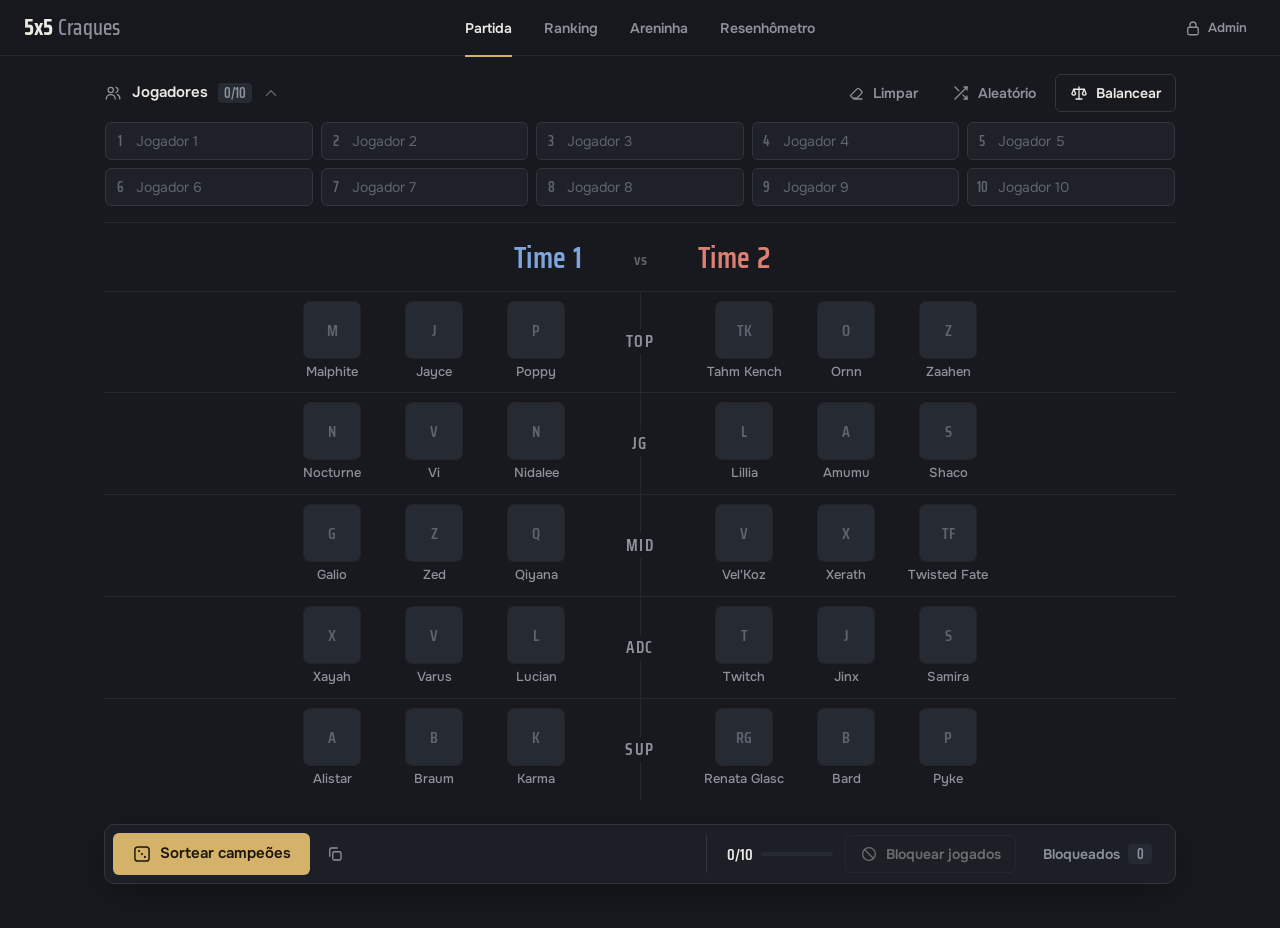
==== commit c1648f05: "Resenhometro invertido: quanto pior o trio, mais resenha Co-Authored-By: Claude Opus 5.5 <noreply@an" ====
--- a/frontend/index.html
+++ b/frontend/index.html
@@ -238,7 +238,7 @@
     <main class="view" id="view-resenha" hidden>
         <div class="rank-head">
             <h1>Resenhômetro</h1>
-            <p class="muted">De 1 a 100, quanto esse trio se dá bem na Arena.</p>
+            <p class="muted">De 1 a 100: quanto pior o trio vai na Arena, mais resenha.</p>
         </div>
 
         <div class="resenha">
@@ -266,7 +266,7 @@
 
             <div class="rs-details" id="resenhaDetails"></div>
 
-            <p class="footnote">Conta as últimas 100 Arenas de cada um. Pesa mais quando os três caem no mesmo time,
+            <p class="footnote">Quanto pior a colocação, maior a nota. Conta as últimas 100 Arenas de cada um. Pesa mais quando os três caem no mesmo time,
                 depois as duplas do trio, e por último a fase de cada um sozinho.</p>
         </div>
     </main>
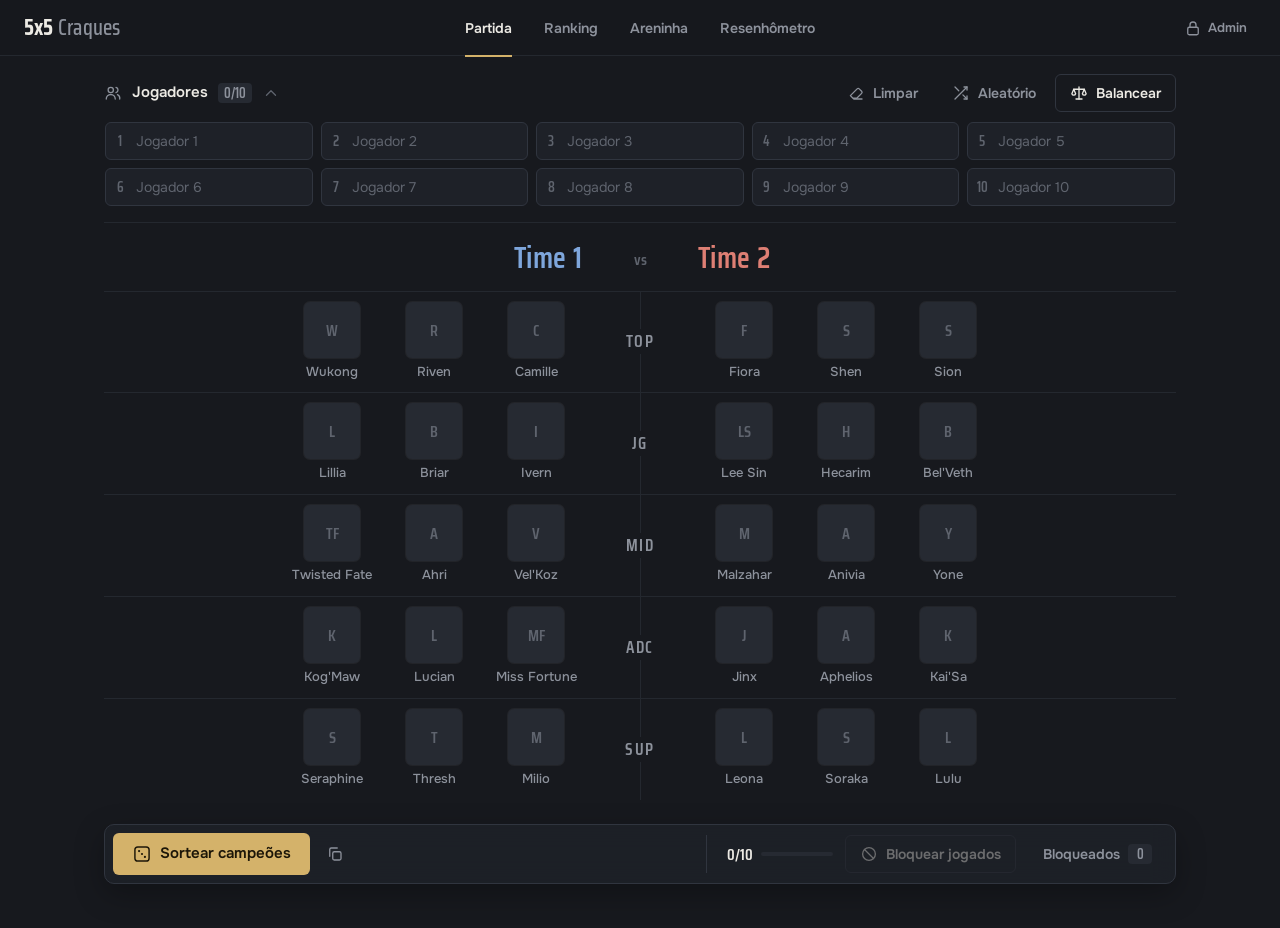
==== commit e9878388: "Resenhometro: botao que forma os trios mais resenha Co-Authored-By: Claude Opus 5.5 <noreply@anthrop" ====
--- a/frontend/index.html
+++ b/frontend/index.html
@@ -251,6 +251,12 @@
                 </button>
             </div>
 
+            <button class="btn btn-line btn-sm rs-top-btn" id="topTrios" type="button"
+                    title="Testa todos os trios que já jogaram juntos e mostra os de mais resenha">
+                <svg class="i"><use href="#i-trophy"/></svg><span>Formar trios mais resenha</span>
+            </button>
+            <div class="rs-top" id="topList" hidden></div>
+
             <div class="gauge-card">
                 <svg class="gauge" id="gauge" viewBox="0 0 220 124" aria-hidden="true">
                     <path class="track" d="M 22 110 A 88 88 0 0 1 198 110"/>
--- a/frontend/css/style.css
+++ b/frontend/css/style.css
@@ -1251,6 +1251,38 @@
 
 .resenha .footnote { margin-top: 16px; }
 
+.rs-top-btn { margin-top: 10px; gap: 6px; }
+.rs-top-btn .i { width: 16px; height: 16px; }
+
+.rs-top {
+    display: grid; gap: 2px;
+    margin-top: 10px;
+    padding: 6px;
+    background: var(--surface);
+    border: 1px solid var(--line-soft);
+    border-radius: 10px;
+}
+
+.rs-top > .sub { margin: 6px 8px; color: var(--muted); font-size: 13px; }
+
+.rs-top-item {
+    display: grid; grid-template-columns: 30px minmax(0, 1fr) auto; align-items: center; gap: 10px;
+    width: 100%;
+    padding: 8px 10px;
+    border: 0; border-radius: var(--r);
+    background: none;
+    text-align: left;
+    transition: background .15s;
+}
+
+.rs-top-item:hover { background: var(--raise); }
+.rs-top-pos { font: 600 16px var(--display); color: var(--faint); }
+.rs-top-item:first-child .rs-top-pos { color: var(--accent); }
+.rs-top-text { display: flex; flex-direction: column; min-width: 0; font-size: 14px; }
+.rs-top-text .rs-name { flex: none; }
+.rs-top-text .rs-meta { font-size: 12px; }
+.rs-top-score { font: 700 26px/1 var(--display); font-variant-numeric: tabular-nums; }
+
 /* ==========================================================================
    Telas menores
    ========================================================================== */
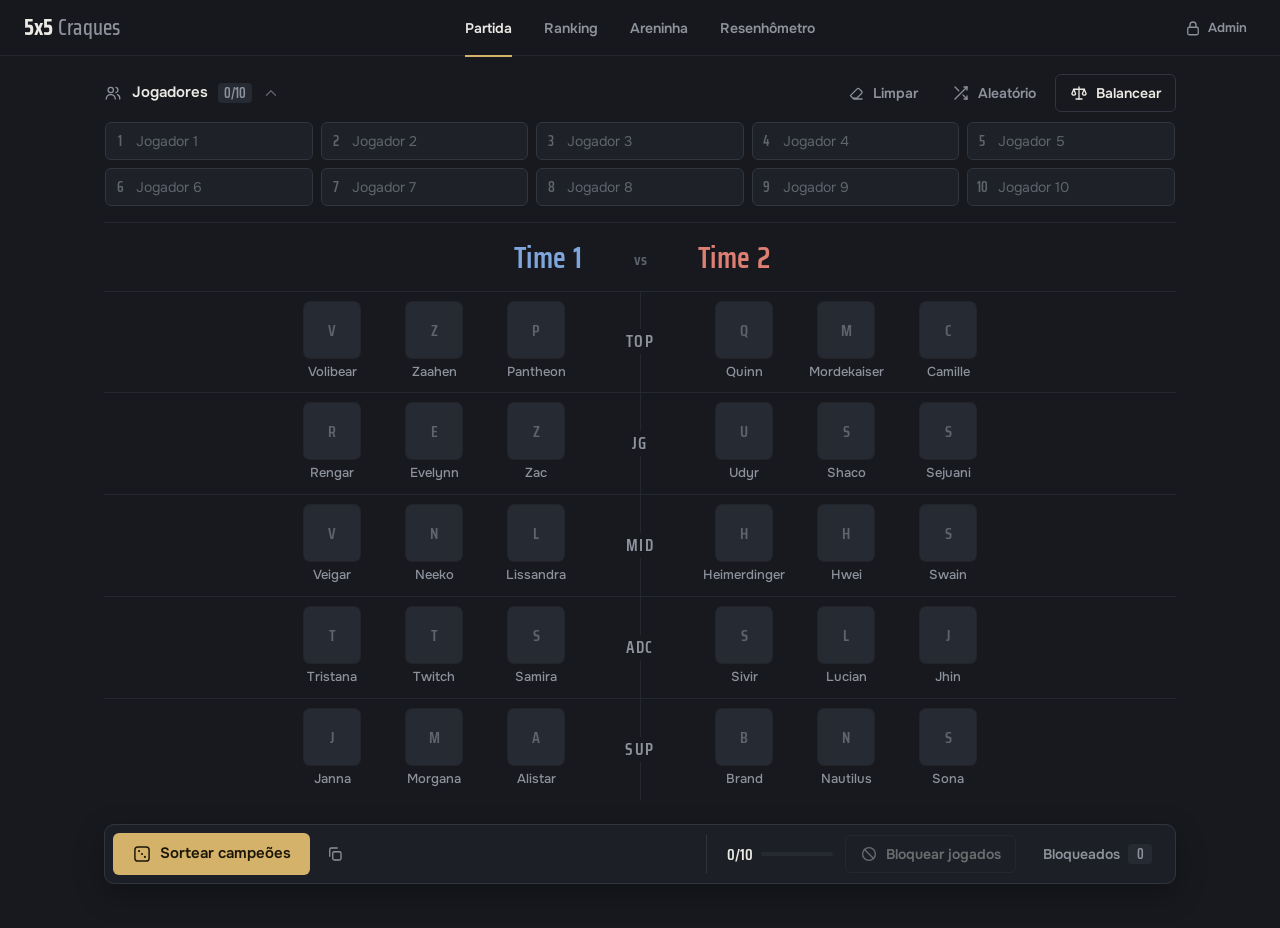
==== commit 4f7bf994: "Areninha: botao de info com os elos e pontos Co-Authored-By: Claude Opus 5.5 <noreply@anthropic.com>" ====
--- a/frontend/index.html
+++ b/frontend/index.html
@@ -22,6 +22,7 @@
         <symbol id="i-unlock" viewBox="0 0 24 24"><rect x="5" y="11" width="14" height="10" rx="2"/><path d="M8 11V8a4 4 0 0 1 7.6-1.8"/></symbol>
         <symbol id="i-ban" viewBox="0 0 24 24"><circle cx="12" cy="12" r="8.5"/><path d="m6 6 12 12"/></symbol>
         <symbol id="i-undo" viewBox="0 0 24 24"><path d="M9 14 4 9l5-5"/><path d="M4 9h10.5a5.5 5.5 0 0 1 0 11H11"/></symbol>
+        <symbol id="i-info" viewBox="0 0 24 24"><circle cx="12" cy="12" r="8.5"/><path d="M12 11v5.5"/><path d="M12 7.6v.2"/></symbol>
         <symbol id="i-x" viewBox="0 0 24 24"><path d="M6 6l12 12M18 6 6 18"/></symbol>
         <symbol id="i-refresh" viewBox="0 0 24 24"><path d="M20 12a8 8 0 1 1-2.4-5.7"/><path d="M20 4v5h-5"/></symbol>
         <symbol id="i-pencil" viewBox="0 0 24 24"><path d="M4 20h4L19 9l-4-4L4 16v4z"/><path d="m13.5 6.5 4 4"/></symbol>
@@ -204,6 +205,9 @@
         <div class="rank-head">
             <h1>Areninha</h1>
             <p class="muted" id="arenaInfo">Carregando...</p>
+            <button class="icon-btn" id="eloInfo" type="button" title="Elos e pontos">
+                <svg class="i"><use href="#i-info"/></svg>
+            </button>
             <button class="icon-btn" id="refreshArena" type="button" title="Atualizar">
                 <svg class="i"><use href="#i-refresh"/></svg>
             </button>
@@ -403,6 +407,18 @@
                     <svg class="i"><use href="#i-exit"/></svg><span>Sair do modo admin</span>
                 </button>
             </div>
+        </div>
+    </dialog>
+
+    <!-- ===================== ELOS DA ARENINHA ===================== -->
+    <dialog class="modal" id="eloDialog" aria-labelledby="eloTitle">
+        <div class="modal-inner">
+            <div class="elo-head">
+                <h2 id="eloTitle">Elos da Areninha</h2>
+                <button class="icon-btn" type="button" data-close title="Fechar"><svg class="i"><use href="#i-x"/></svg></button>
+            </div>
+            <div class="elo-table" id="eloTable"></div>
+            <div class="modal-text" id="eloPoints"></div>
         </div>
     </dialog>
 
--- a/frontend/css/style.css
+++ b/frontend/css/style.css
@@ -773,6 +773,50 @@
 }
 
 .arena-line .pts.up { color: var(--gain); }
+
+/* Elo da Areninha */
+.elo {
+    display: inline-block;
+    margin-left: 8px;
+    padding: 0 6px;
+    border-radius: 4px;
+    border: 1px solid currentColor;
+    font: 600 12px/18px var(--display);
+    letter-spacing: .04em;
+    text-transform: uppercase;
+    white-space: nowrap;
+    vertical-align: 1px;
+    opacity: .9;
+}
+
+.elo-iron    { color: #8a8580; }
+.elo-bronze  { color: #b9875f; }
+.elo-silver  { color: #aab6c2; }
+.elo-gold    { color: #d4b26a; }
+.elo-plat    { color: #5fbdb0; }
+.elo-emerald { color: #46c482; }
+.elo-diamond { color: #8aa4f5; }
+.elo-master  { color: #b88ae6; }
+.elo-gm      { color: #e8706a; }
+.elo-chall   {
+    color: var(--accent-ink);
+    background: linear-gradient(90deg, #f3d98c, #8fd3f0);
+    border-color: transparent;
+    opacity: 1;
+}
+
+.elo-head { display: flex; align-items: center; justify-content: space-between; gap: 8px; margin: -6px -8px -4px 0; }
+
+.elo-table { display: grid; }
+
+.elo-line {
+    display: flex; align-items: center; justify-content: space-between; gap: 12px;
+    padding: 7px 0;
+    border-bottom: 1px solid var(--line-soft);
+}
+
+.elo-line .elo { margin-left: 0; }
+.elo-range { color: var(--muted); font-size: 14px; font-variant-numeric: tabular-nums; }
 
 .arena-row.off .arena-players { opacity: .45; }
 .arena-row.off .pts { color: var(--faint); }
@@ -1347,6 +1391,7 @@
     .rank th, .rank td { padding-left: 6px; padding-right: 6px; }
     .hide-sm, .rank td:nth-child(5), .rank td:nth-child(6) { display: none; }
     .rank-admin { margin-left: 0; width: 100%; }
+    .rank .elo { display: table; margin: 2px 0 0; }
 
     .drawer-inner { padding: 14px 16px 18px; }
     .dnd { grid-template-columns: 1fr; grid-template-rows: 1fr 1fr; }
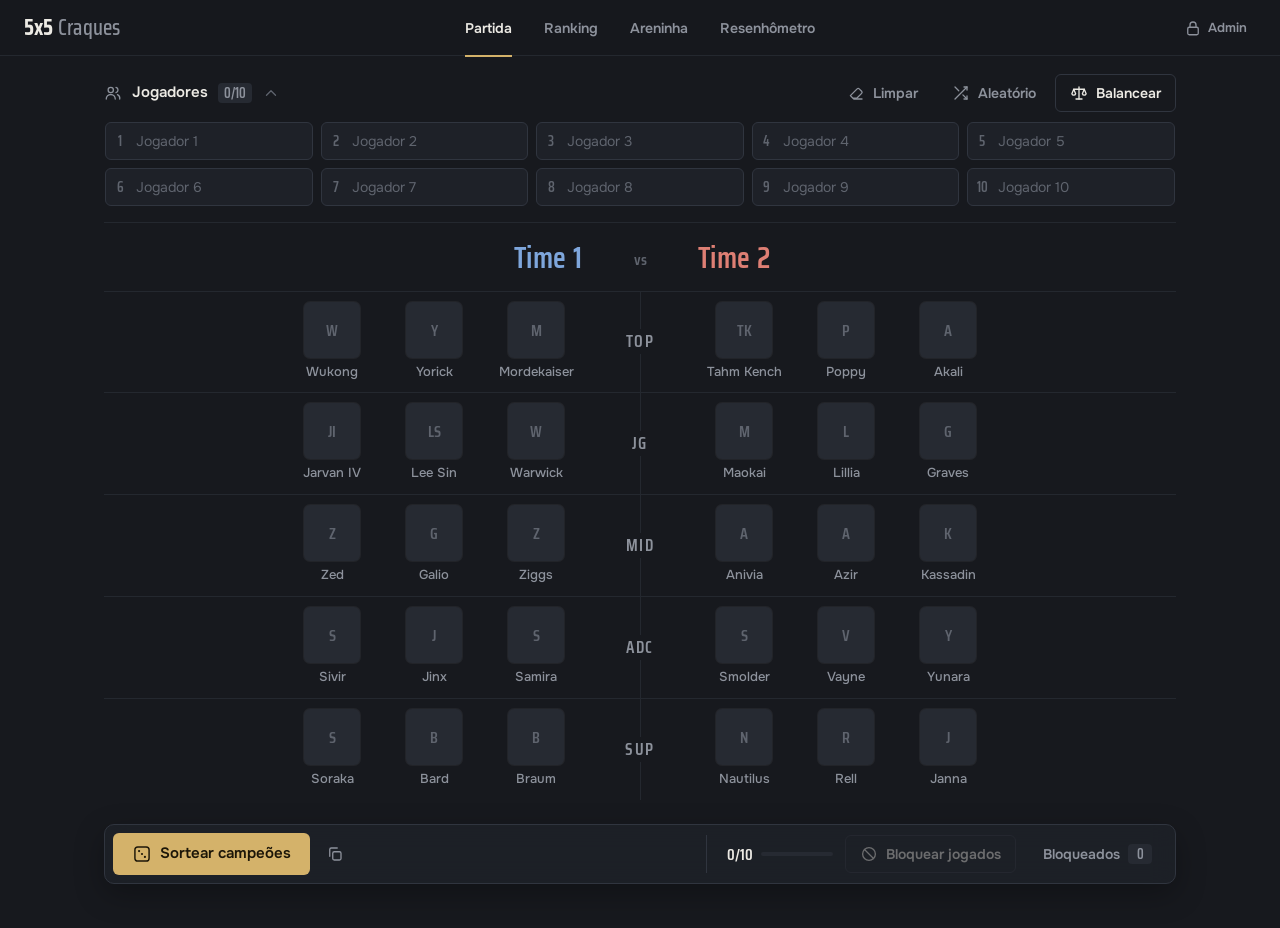
==== commit 260e6669: "Areninha: tier list dos campeoes (S a D) com filtro de periodo e jogador Co-Authored-By: Claude Opus" ====
--- a/frontend/index.html
+++ b/frontend/index.html
@@ -233,6 +233,20 @@
             </div>
 
             <aside class="history-wrap">
+                <section class="tier-card" aria-labelledby="tierTitle">
+                    <div class="tier-head">
+                        <h2 id="tierTitle">Tier list</h2>
+                        <select id="tierPeriod" aria-label="Período">
+                            <option value="season">Temporada</option>
+                            <option value="all">Histórico</option>
+                        </select>
+                        <select id="tierPlayer" aria-label="Jogador"><option value="">Todos</option></select>
+                    </div>
+                    <div class="tier-list" id="tierList"><p class="sub">Carregando...</p></div>
+                    <p class="tier-detail" id="tierDetail" aria-live="polite"></p>
+                    <p class="footnote" id="tierFoot"></p>
+                </section>
+
                 <h2>Últimas Arenas</h2>
                 <div class="history" id="arenaHistory"></div>
             </aside>
@@ -451,6 +465,7 @@
     <script src="js/players.js"></script>
     <script src="js/ranking.js"></script>
     <script src="js/arena.js"></script>
+    <script src="js/tierlist.js"></script>
     <script src="js/resenha.js"></script>
     <script src="js/draft.js"></script>
     <script src="js/main.js"></script>
--- a/frontend/css/style.css
+++ b/frontend/css/style.css
@@ -817,6 +817,62 @@
 
 .elo-line .elo { margin-left: 0; }
 .elo-range { color: var(--muted); font-size: 14px; font-variant-numeric: tabular-nums; }
+
+/* Tier list (quadrado acima das Últimas Arenas) */
+.tier-card {
+    margin-bottom: 22px;
+    padding: 12px 12px 10px;
+    background: var(--surface);
+    border: 1px solid var(--line-soft);
+    border-radius: 10px;
+}
+
+.history-wrap .tier-card h2 { padding: 0; border: 0; font-size: 14px; color: var(--text); margin-right: auto; }
+
+.tier-head { display: flex; align-items: center; gap: 6px; margin-bottom: 10px; }
+.tier-head select { width: auto; max-width: 130px; height: 30px; padding: 0 8px; font-size: 13px; }
+
+.tier-list { display: grid; gap: 4px; }
+.tier-list > .sub { margin: 4px 0; color: var(--muted); font-size: 13px; }
+
+.tier-row {
+    display: grid; grid-template-columns: 34px minmax(0, 1fr); align-items: stretch;
+    background: var(--bg);
+    border-radius: var(--r);
+    overflow: hidden;
+}
+
+.tier-letter {
+    display: grid; place-items: center;
+    font: 700 20px var(--display);
+    color: var(--accent-ink);
+    background: var(--tier);
+}
+
+.tier-s { --tier: #e8706a; }
+.tier-a { --tier: #e0a35f; }
+.tier-b { --tier: #d4c46a; }
+.tier-c { --tier: #8cc79a; }
+.tier-d { --tier: #7ea6dc; }
+
+.tier-icons { display: flex; flex-wrap: wrap; align-items: center; gap: 4px; padding: 5px 6px; min-height: 42px; }
+
+.tier-champ { padding: 0; border: 0; background: none; border-radius: 5px; }
+.tier-champ .pic { width: 32px; height: 32px; border-radius: 5px; font-size: 10px; }
+.tier-champ:hover .pic, .tier-champ:focus-visible .pic { box-shadow: 0 0 0 2px var(--tier); }
+
+.tier-more {
+    height: 32px; padding: 0 8px;
+    border: 1px solid var(--line); border-radius: 5px;
+    background: none; color: var(--muted);
+    font: 600 13px var(--display);
+}
+.tier-more:hover { color: var(--text); border-color: var(--muted); }
+.tier-empty { color: var(--faint); font-size: 13px; }
+
+.tier-detail { min-height: 1.4em; margin: 8px 2px 0; font-size: 13px; color: var(--text); }
+.tier-detail:empty { display: none; }
+.tier-card .footnote { margin: 8px 2px 0; }
 
 .arena-row.off .arena-players { opacity: .45; }
 .arena-row.off .pts { color: var(--faint); }
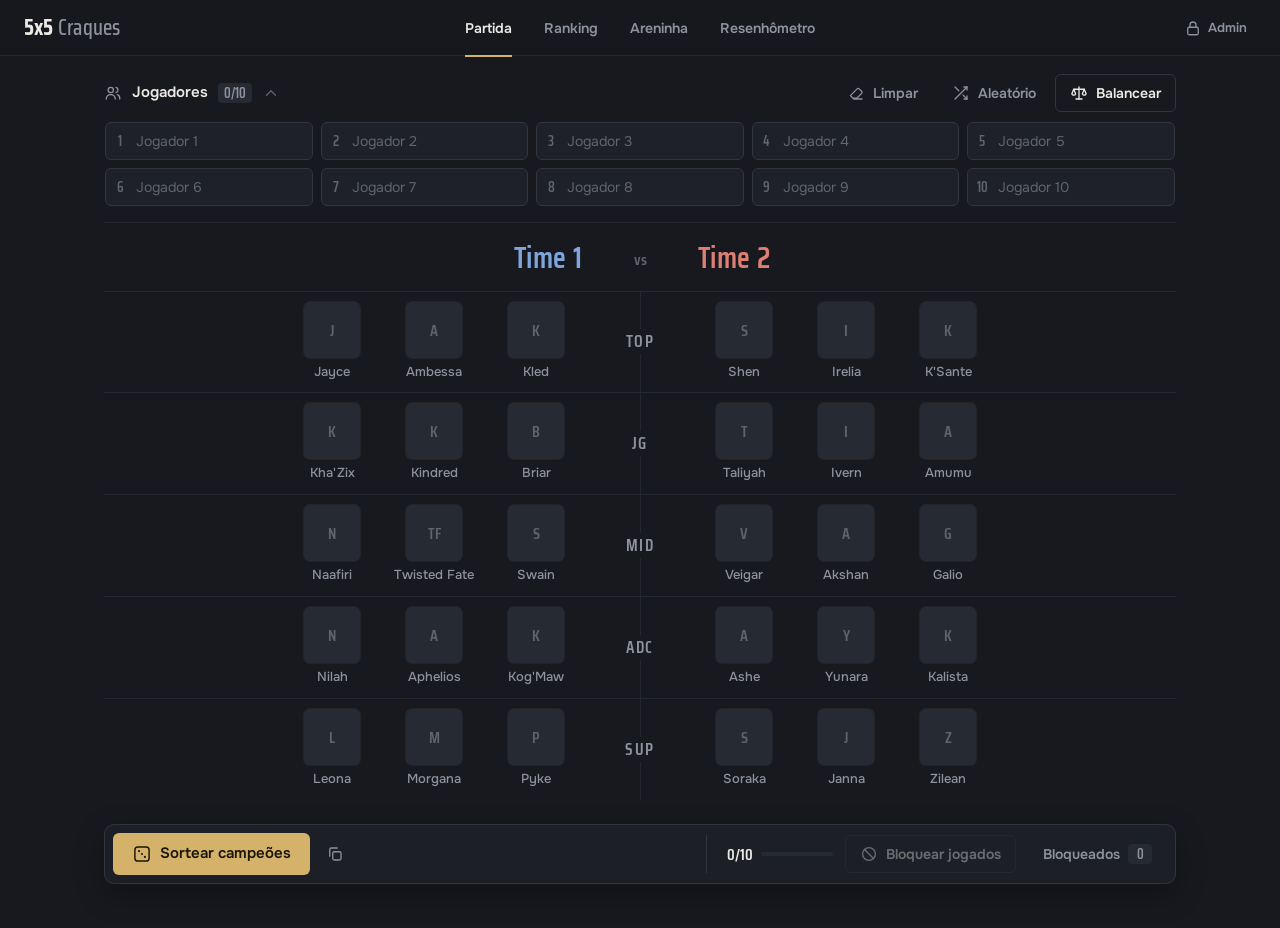
==== commit b520afb7: "Tier list vira gaveta lateral; Ultimas Arenas voltam ao lugar Co-Authored-By: Claude Opus 5.5 <norep" ====
--- a/frontend/index.html
+++ b/frontend/index.html
@@ -233,20 +233,6 @@
             </div>
 
             <aside class="history-wrap">
-                <section class="tier-card" aria-labelledby="tierTitle">
-                    <div class="tier-head">
-                        <h2 id="tierTitle">Tier list</h2>
-                        <select id="tierPeriod" aria-label="Período">
-                            <option value="season">Temporada</option>
-                            <option value="all">Histórico</option>
-                        </select>
-                        <select id="tierPlayer" aria-label="Jogador"><option value="">Todos</option></select>
-                    </div>
-                    <div class="tier-list" id="tierList"><p class="sub">Carregando...</p></div>
-                    <p class="tier-detail" id="tierDetail" aria-live="polite"></p>
-                    <p class="footnote" id="tierFoot"></p>
-                </section>
-
                 <h2>Últimas Arenas</h2>
                 <div class="history" id="arenaHistory"></div>
             </aside>
@@ -421,6 +407,30 @@
                     <svg class="i"><use href="#i-exit"/></svg><span>Sair do modo admin</span>
                 </button>
             </div>
+        </div>
+    </dialog>
+
+    <!-- ===================== TIER LIST (gaveta lateral da Areninha) ===================== -->
+    <button class="tier-handle" id="tierHandle" type="button" title="Tier list dos campeões" aria-controls="tierDrawer">
+        <svg class="i"><use href="#i-trophy"/></svg><span>Tier list</span>
+    </button>
+
+    <dialog class="drawer tier-drawer" id="tierDrawer" aria-labelledby="tierTitle">
+        <div class="drawer-inner">
+            <div class="drawer-head">
+                <h2 id="tierTitle">Tier list</h2>
+                <button class="icon-btn" type="button" data-close title="Fechar"><svg class="i"><use href="#i-x"/></svg></button>
+            </div>
+            <div class="tier-head">
+                <select id="tierPeriod" aria-label="Período">
+                    <option value="season">Temporada</option>
+                    <option value="all">Histórico</option>
+                </select>
+                <select id="tierPlayer" aria-label="Jogador"><option value="">Todos</option></select>
+            </div>
+            <div class="tier-list" id="tierList"><p class="sub">Carregando...</p></div>
+            <p class="tier-detail" id="tierDetail" aria-live="polite"></p>
+            <p class="footnote" id="tierFoot"></p>
         </div>
     </dialog>
 
--- a/frontend/css/style.css
+++ b/frontend/css/style.css
@@ -818,25 +818,36 @@
 .elo-line .elo { margin-left: 0; }
 .elo-range { color: var(--muted); font-size: 14px; font-variant-numeric: tabular-nums; }
 
-/* Tier list (quadrado acima das Últimas Arenas) */
-.tier-card {
-    margin-bottom: 22px;
-    padding: 12px 12px 10px;
+/* Tier list: gaveta lateral, aberta pela alça na borda direita (só na aba Areninha) */
+.tier-handle {
+    position: fixed; right: 0; top: 50%; z-index: 15;
+    display: none; align-items: center; gap: 8px;
+    padding: 14px 8px;
+    border: 1px solid var(--line); border-right: 0;
+    border-radius: 8px 0 0 8px;
     background: var(--surface);
-    border: 1px solid var(--line-soft);
-    border-radius: 10px;
-}
-
-.history-wrap .tier-card h2 { padding: 0; border: 0; font-size: 14px; color: var(--text); margin-right: auto; }
-
-.tier-head { display: flex; align-items: center; gap: 6px; margin-bottom: 10px; }
-.tier-head select { width: auto; max-width: 130px; height: 30px; padding: 0 8px; font-size: 13px; }
+    color: var(--muted);
+    font-size: 13px; font-weight: 600;
+    writing-mode: vertical-rl;
+    transform: translateY(-50%);
+    box-shadow: -4px 0 16px rgba(0, 0, 0, .25);
+    transition: color .15s, padding .2s var(--ease);
+}
+
+.tier-handle .i { width: 16px; height: 16px; color: var(--accent); }
+.tier-handle:hover { color: var(--text); padding-right: 12px; }
+body[data-view=arena] .tier-handle { display: flex; }
+
+.tier-drawer { width: min(460px, 100%); }
+
+.tier-head { display: grid; grid-template-columns: 1fr 1fr; gap: 8px; }
+.tier-head select { height: 34px; font-size: 13px; }
 
 .tier-list { display: grid; gap: 4px; }
 .tier-list > .sub { margin: 4px 0; color: var(--muted); font-size: 13px; }
 
 .tier-row {
-    display: grid; grid-template-columns: 34px minmax(0, 1fr); align-items: stretch;
+    display: grid; grid-template-columns: 40px minmax(0, 1fr); align-items: stretch;
     background: var(--bg);
     border-radius: var(--r);
     overflow: hidden;
@@ -844,7 +855,7 @@
 
 .tier-letter {
     display: grid; place-items: center;
-    font: 700 20px var(--display);
+    font: 700 24px var(--display);
     color: var(--accent-ink);
     background: var(--tier);
 }
@@ -855,14 +866,14 @@
 .tier-c { --tier: #8cc79a; }
 .tier-d { --tier: #7ea6dc; }
 
-.tier-icons { display: flex; flex-wrap: wrap; align-items: center; gap: 4px; padding: 5px 6px; min-height: 42px; }
+.tier-icons { display: flex; flex-wrap: wrap; align-items: center; gap: 4px; padding: 6px; min-height: 48px; }
 
 .tier-champ { padding: 0; border: 0; background: none; border-radius: 5px; }
-.tier-champ .pic { width: 32px; height: 32px; border-radius: 5px; font-size: 10px; }
+.tier-champ .pic { width: 38px; height: 38px; border-radius: 5px; font-size: 11px; }
 .tier-champ:hover .pic, .tier-champ:focus-visible .pic { box-shadow: 0 0 0 2px var(--tier); }
 
 .tier-more {
-    height: 32px; padding: 0 8px;
+    height: 38px; padding: 0 8px;
     border: 1px solid var(--line); border-radius: 5px;
     background: none; color: var(--muted);
     font: 600 13px var(--display);
@@ -870,9 +881,9 @@
 .tier-more:hover { color: var(--text); border-color: var(--muted); }
 .tier-empty { color: var(--faint); font-size: 13px; }
 
-.tier-detail { min-height: 1.4em; margin: 8px 2px 0; font-size: 13px; color: var(--text); }
+.tier-detail { margin: 0; font-size: 14px; color: var(--text); }
 .tier-detail:empty { display: none; }
-.tier-card .footnote { margin: 8px 2px 0; }
+.tier-drawer .footnote { margin: 0; }
 
 .arena-row.off .arena-players { opacity: .45; }
 .arena-row.off .pts { color: var(--faint); }
@@ -1493,3 +1504,17 @@
         transition-duration: .01ms !important;
     }
 }
+
+/* Celular: a alça vira um botão flutuante no canto de baixo (não cobre a tabela). */
+@media (max-width: 760px) {
+    .tier-handle {
+        top: auto; bottom: 16px; right: 16px;
+        padding: 10px 14px;
+        border: 1px solid var(--line);
+        border-radius: 999px;
+        writing-mode: horizontal-tb;
+        transform: none;
+        box-shadow: 0 6px 20px rgba(0, 0, 0, .4);
+    }
+    .tier-handle:hover { padding-right: 14px; }
+}
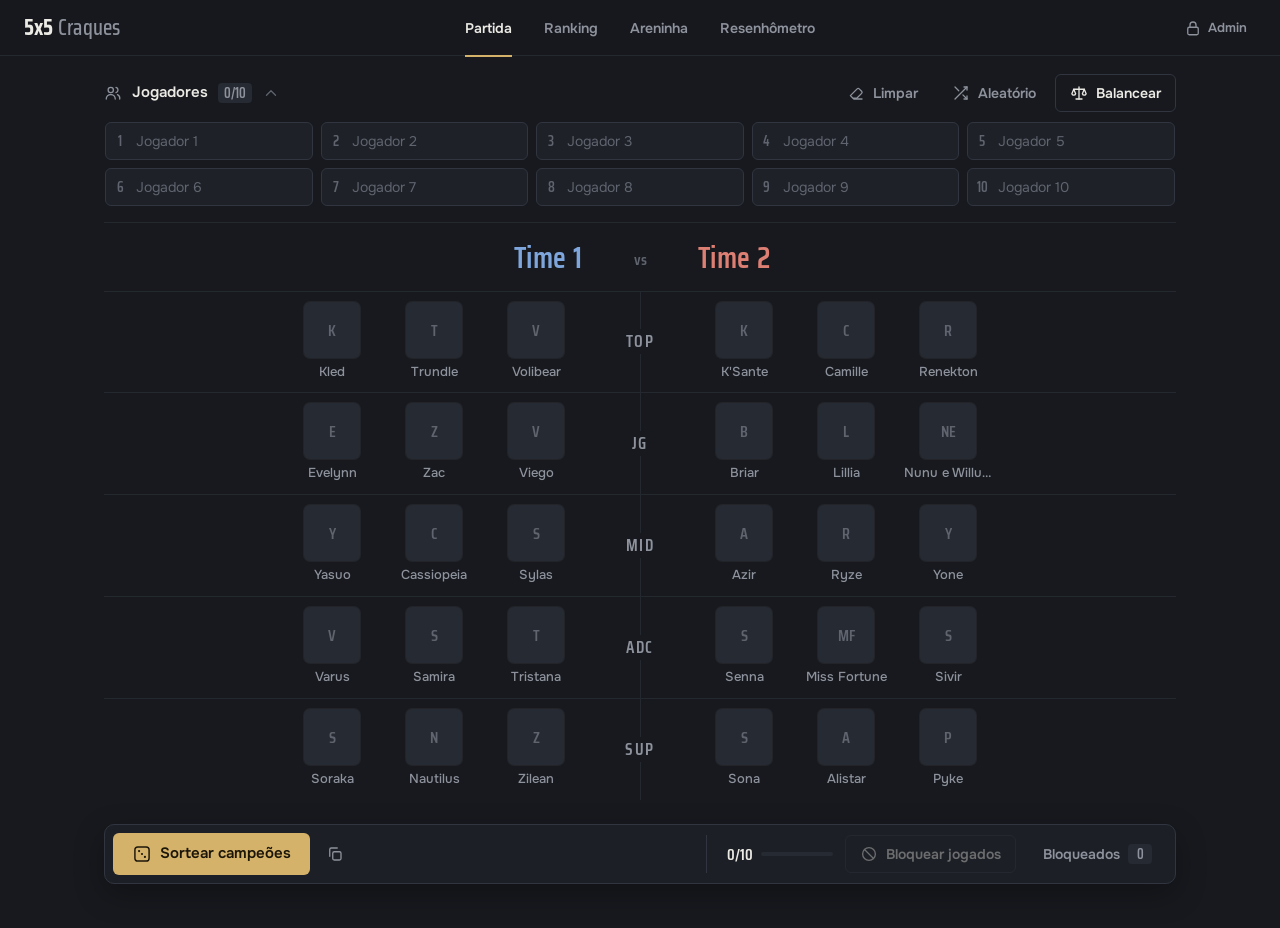
==== commit 176ac0b2: "Tier list conta todas as Arenas (sem filtro de temporada) Co-Authored-By: Claude Opus 5.5 <noreply@a" ====
--- a/frontend/index.html
+++ b/frontend/index.html
@@ -422,10 +422,6 @@
                 <button class="icon-btn" type="button" data-close title="Fechar"><svg class="i"><use href="#i-x"/></svg></button>
             </div>
             <div class="tier-head">
-                <select id="tierPeriod" aria-label="Período">
-                    <option value="season">Temporada</option>
-                    <option value="all">Histórico</option>
-                </select>
                 <select id="tierPlayer" aria-label="Jogador"><option value="">Todos</option></select>
             </div>
             <div class="tier-list" id="tierList"><p class="sub">Carregando...</p></div>
--- a/frontend/css/style.css
+++ b/frontend/css/style.css
@@ -840,7 +840,7 @@
 
 .tier-drawer { width: min(460px, 100%); }
 
-.tier-head { display: grid; grid-template-columns: 1fr 1fr; gap: 8px; }
+.tier-head { display: grid; gap: 8px; }
 .tier-head select { height: 34px; font-size: 13px; }
 
 .tier-list { display: grid; gap: 4px; }
